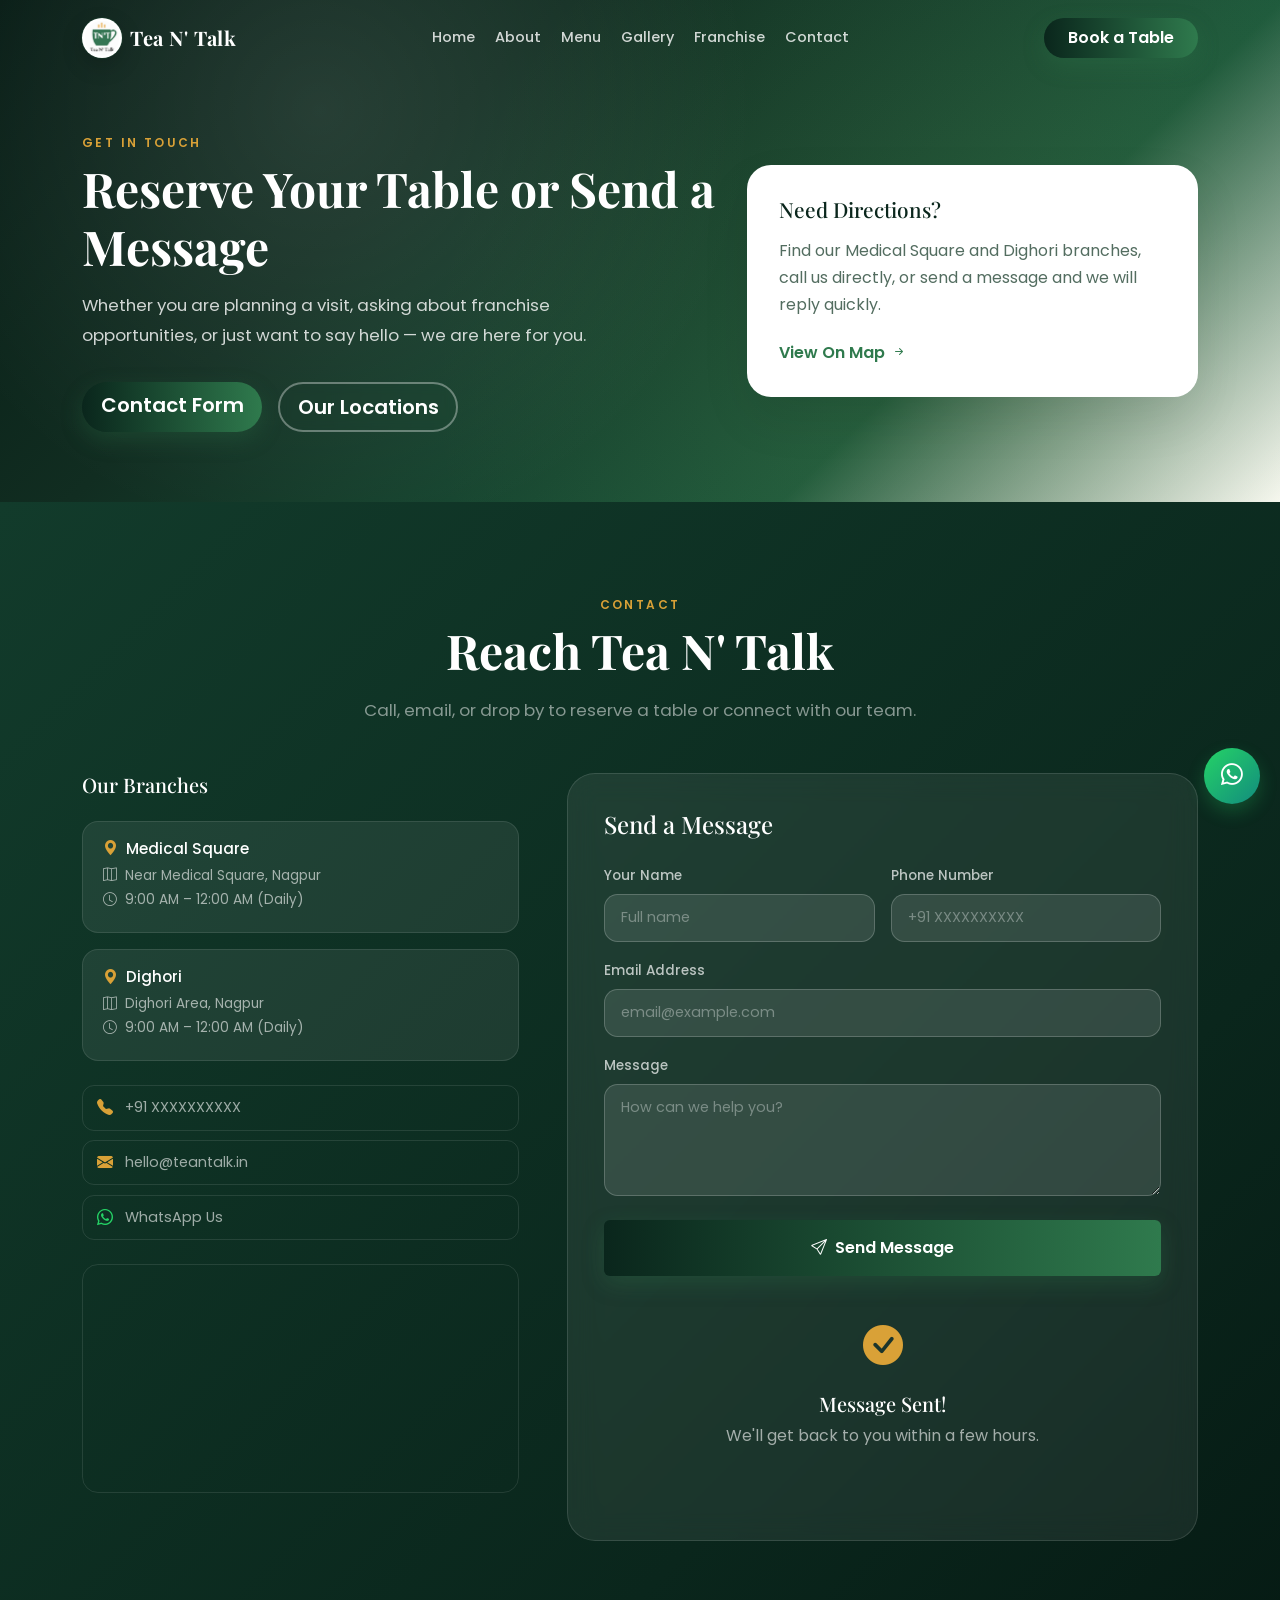
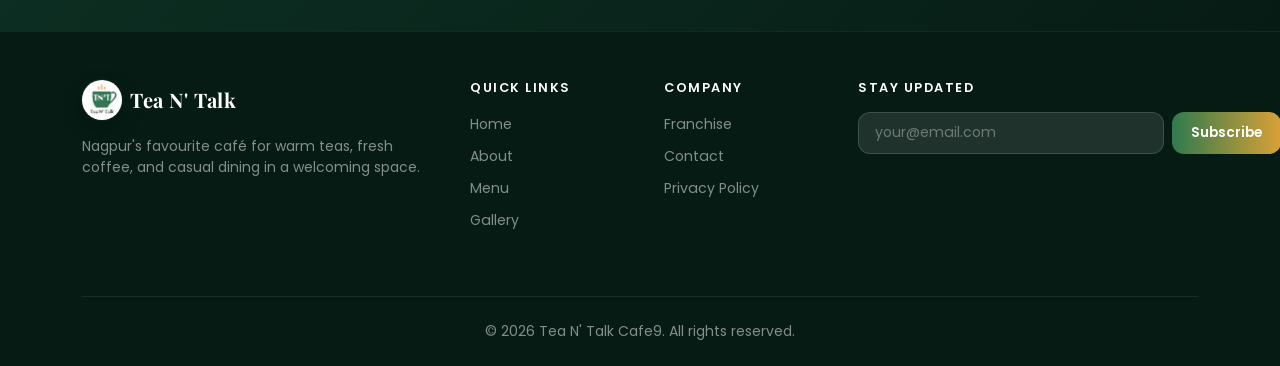
==== contact.html @ 829f100f "first commit" ====
<!DOCTYPE html>
<html lang="en">
<head>
  <meta charset="UTF-8" />
  <meta name="viewport" content="width=device-width, initial-scale=1.0" />
  <title>Contact | Tea N' Talk Caf e9</title>
  <meta name="description" content="Get in touch with Tea N' Talk Caf e9 for bookings, feedback, franchise enquiries or directions in Nagpur." />
  <link rel="preconnect" href="https://fonts.googleapis.com" />
  <link rel="preconnect" href="https://fonts.gstatic.com" crossorigin />
  <link href="https://fonts.googleapis.com/css2?family=Playfair+Display:ital,wght@0,400;0,600;0,700;0,800;0,900;1,400&family=Poppins:wght@300;400;500;600;700&display=swap" rel="stylesheet" />
  <link href="https://cdn.jsdelivr.net/npm/bootstrap@5.3.3/dist/css/bootstrap.min.css" rel="stylesheet" />
  <link rel="stylesheet" href="https://cdn.jsdelivr.net/npm/bootstrap-icons@1.11.3/font/bootstrap-icons.min.css" />
  <link href="https://unpkg.com/aos@2.3.4/dist/aos.css" rel="stylesheet" />
  <link rel="stylesheet" href="css/style.css" />
</head>
<body>
<nav class="navbar navbar-expand-lg fixed-top" id="mainNavbar">
  <div class="container">
    <a class="navbar-brand d-flex align-items-center gap-2" href="index.html">
      <div class="brand-logo-circle"><img src="assets/images/teaNtalk.PNG" alt="Tea N' Talk logo" /></div>
      <span class="brand-name">Tea N' Talk</span>
    </a>
    <button class="navbar-toggler" type="button" data-bs-toggle="collapse" data-bs-target="#navMenu" aria-controls="navMenu" aria-expanded="false" aria-label="Toggle navigation">
      <i class="bi bi-list fs-2 text-white"></i>
    </button>
    <div class="collapse navbar-collapse" id="navMenu">
      <ul class="navbar-nav mx-auto gap-1">
        <li class="nav-item"><a class="nav-link" href="index.html">Home</a></li>
        <li class="nav-item"><a class="nav-link" href="about.html">About</a></li>
        <li class="nav-item"><a class="nav-link" href="menu.html">Menu</a></li>
        <li class="nav-item"><a class="nav-link" href="gallery.html">Gallery</a></li>
        <li class="nav-item"><a class="nav-link" href="franchise.html">Franchise</a></li>
        <li class="nav-item"><a class="nav-link active" href="contact.html">Contact</a></li>
      </ul>
      <a href="contact.html" class="btn btn-primary-brand ms-lg-3 px-4 py-2 rounded-pill">Book a Table</a>
    </div>
  </div>
</nav>

<section class="page-hero-section text-white">
  <div class="container">
    <div class="row align-items-center gy-4">
      <div class="col-lg-7" data-aos="fade-up">
        <span class="section-tag light">Get In Touch</span>
        <h1 class="section-title">Reserve Your Table or Send a Message</h1>
        <p class="section-sub">Whether you are planning a visit, asking about franchise opportunities, or just want to say hello — we are here for you.</p>
        <div class="hero-link-group">
          <a href="#contact" class="btn btn-primary-brand btn-lg rounded-pill">Contact Form</a>
          <a href="#branches" class="btn btn-outline-hero btn-lg rounded-pill">Our Locations</a>
        </div>
      </div>
      <div class="col-lg-5" data-aos="fade-left">
        <div class="preview-card">
          <h3>Need Directions?</h3>
          <p>Find our Medical Square and Dighori branches, call us directly, or send a message and we will reply quickly.</p>
          <a href="map.html" class="link-btn">View On Map <i class="bi bi-arrow-right-short"></i></a>
        </div>
      </div>
    </div>
  </div>
</section>

<section id="contact" class="section-pad bg-dark-brand">
  <div class="container">
    <div class="section-header text-center mb-5" data-aos="fade-up">
      <span class="section-tag light">Contact</span>
      <h2 class="section-title text-white">Reach Tea N' Talk</h2>
      <p class="section-sub text-white-50 mx-auto">Call, email, or drop by to reserve a table or connect with our team.</p>
    </div>
    <div class="row g-5">
      <div class="col-lg-5" data-aos="fade-right">
        <div class="contact-info-block mb-4">
          <h5 class="text-white mb-4">Our Branches</h5>
          <div class="branch-card mb-3">
            <h6><i class="bi bi-geo-alt-fill text-brand-gold me-2"></i>Medical Square</h6>
            <p><i class="bi bi-map me-2"></i>Near Medical Square, Nagpur</p>
            <p><i class="bi bi-clock me-2"></i>9:00 AM &ndash; 12:00 AM (Daily)</p>
          </div>
          <div class="branch-card">
            <h6><i class="bi bi-geo-alt-fill text-brand-gold me-2"></i>Dighori</h6>
            <p><i class="bi bi-map me-2"></i>Dighori Area, Nagpur</p>
            <p><i class="bi bi-clock me-2"></i>9:00 AM &ndash; 12:00 AM (Daily)</p>
          </div>
        </div>
        <div class="contact-links mb-4">
          <a href="tel:+91XXXXXXXXXX" class="contact-link-item"><i class="bi bi-telephone-fill"></i><span>+91 XXXXXXXXXX</span></a>
          <a href="mailto:hello@teantalk.in" class="contact-link-item"><i class="bi bi-envelope-fill"></i><span>hello@teantalk.in</span></a>
          <a href="https://wa.me/91XXXXXXXXXX" target="_blank" rel="noopener" class="contact-link-item whatsapp"><i class="bi bi-whatsapp"></i><span>WhatsApp Us</span></a>
        </div>
        <div class="map-embed rounded-4 overflow-hidden">
          <iframe src="https://www.google.com/maps/embed?pb=!1m18!1m12!1m3!1d119027.15193456!2d79.0!3d21.15!2m3!1f0!2f0!3f0!3m2!1i1024!2i768!4f13.1!3m3!1m2!1s0x3bd4c0a2a86b7f59%3A0x6c11ce52eb1affc9!2sNagpur%2C%20Maharashtra!5e0!3m2!1sen!2sin!4v1700000000000!5m2!1sen!2sin" width="100%" height="220" style="border:0;" allowfullscreen loading="lazy" referrerpolicy="no-referrer-when-downgrade" title="Tea N' Talk - Nagpur"></iframe>
        </div>
      </div>
      <div class="col-lg-7" data-aos="fade-left">
        <div class="form-card">
          <h4>Send a Message</h4>
          <form id="contactForm">
            <div class="row g-3 mb-3">
              <div class="col-sm-6">
                <label class="form-label">Your Name</label>
                <input type="text" class="form-control" placeholder="Full name" required />
              </div>
              <div class="col-sm-6">
                <label class="form-label">Phone Number</label>
                <input type="tel" class="form-control" placeholder="+91 XXXXXXXXXX" required />
              </div>
            </div>
            <div class="mb-3">
              <label class="form-label">Email Address</label>
              <input type="email" class="form-control" placeholder="email@example.com" required />
            </div>
            <div class="mb-4">
              <label class="form-label">Message</label>
              <textarea class="form-control" rows="4" placeholder="How can we help you?" required></textarea>
            </div>
            <button type="submit" class="btn btn-primary-brand w-100 py-3"><i class="bi bi-send me-2"></i>Send Message</button>
          </form>
          <div class="form-success d-none" id="contactSuccess">
            <i class="bi bi-check-circle-fill text-brand-gold fs-1 mb-3"></i>
            <h5>Message Sent!</h5>
            <p>We'll get back to you within a few hours.</p>
          </div>
        </div>
      </div>
    </div>
  </div>
</section>

<footer class="site-footer">
  <div class="container">
    <div class="row g-5 py-5">
      <div class="col-lg-4">
        <div class="d-flex align-items-center gap-2 mb-3">
          <div class="brand-logo-circle"><img src="assets/images/teaNtalk.PNG" alt="Tea N' Talk logo" /></div>
          <span class="brand-name">Tea N' Talk</span>
        </div>
        <p class="text-white-50 small mb-4">Nagpur's favourite café for warm teas, fresh coffee, and casual dining in a welcoming space.</p>
      </div>
      <div class="col-6 col-lg-2">
        <h6 class="footer-heading">Quick Links</h6>
        <ul class="footer-links">
          <li><a href="index.html">Home</a></li>
          <li><a href="about.html">About</a></li>
          <li><a href="menu.html">Menu</a></li>
          <li><a href="gallery.html">Gallery</a></li>
        </ul>
      </div>
      <div class="col-6 col-lg-2">
        <h6 class="footer-heading">Company</h6>
        <ul class="footer-links">
          <li><a href="franchise.html">Franchise</a></li>
          <li><a href="contact.html">Contact</a></li>
          <li><a href="#">Privacy Policy</a></li>
        </ul>
      </div>
      <div class="col-lg-4">
        <h6 class="footer-heading">Stay Updated</h6>
        <form class="newsletter-form" onsubmit="this.reset(); return false;">
          <input type="email" placeholder="your@email.com" required />
          <button type="submit">Subscribe</button>
        </form>
      </div>
    </div>
    <div class="footer-bottom">
      <p class="mb-0 text-white-50 small">&copy; 2026 Tea N' Talk Caf e9. All rights reserved.</p>
    </div>
  </div>
</footer>

<button id="backToTop" onclick="window.scrollTo({top:0,behavior:'smooth'})" title="Back to top"><i class="bi bi-arrow-up"></i></button>
<script src="https://cdn.jsdelivr.net/npm/bootstrap@5.3.3/dist/js/bootstrap.bundle.min.js"></script>
<script src="https://unpkg.com/aos@2.3.4/dist/aos.js"></script>
<script src="https://cdn.jsdelivr.net/npm/swiper@11/swiper-bundle.min.js"></script>
<!-- Back to Top -->
<button id="backToTop" onclick="window.scrollTo({top:0,behavior:'smooth'})" title="Back to top">
  <i class="bi bi-arrow-up"></i>
</button>

<script src="js/script.js"></script>

<!-- WhatsApp floating button -->
<a id="whatsappBtn" class="whatsapp-fab" href="https://wa.me/917385494276?text=Hi%20Tea%20N'%20Talk%2C%20I%27d%20like%20to%20inquire%20about%20contacting%20you" target="_blank" rel="noopener" aria-label="Chat on WhatsApp">
  <i class="bi bi-whatsapp"></i>
</a>

</body>
</html>
---- css/style.css ----
﻿/* =========================================================
   Tea N' Talk Caf&eacute; &mdash; Custom Stylesheet
   Stack: Bootstrap 5 + Custom CSS
   ========================================================= */

/* ---- Google Fonts already loaded in <head> ---- */

/* ---- CSS Variables ---- */
:root {
  --brand-green: #2F7A4D;
  --brand-green-dark: #0A261C;
  --brand-green-deep: #123B2B;
  --brand-green-light: #6EA682;
  --brand-gold: #D9A137;
  --brand-white: #FFFFFF;
  --cream: #F7FBF6;
  --text-dark: #0A261C;
  --text-mid: #536D60;

  --amber: var(--brand-green);
  --honey: var(--brand-gold);
  --espresso: var(--brand-green-dark);
  --dark-roast: var(--brand-green-deep);
  --copper: var(--brand-green-light);
}

/* ---- Base ---- */
* { box-sizing: border-box; margin: 0; padding: 0; }
html {
  scroll-behavior: smooth;
  overflow-x: hidden;
}

body {
  font-family: 'Poppins', sans-serif;
  background: linear-gradient(180deg, var(--brand-white) 0%, var(--cream) 100%);
  color: var(--text-dark);
  overflow-x: hidden;
}

html,
body {
  max-width: 100%;
}

h1, h2, h3, h4, h5 {
  font-family: 'Playfair Display', serif;
}

.bg-cream      { background: linear-gradient(180deg, var(--brand-white) 0%, var(--cream) 100%) !important; }
.bg-dark-brand { background: linear-gradient(135deg, var(--dark-roast) 0%, var(--espresso) 72%, #061B14 100%) !important; }
.text-brand-gold { color: var(--brand-gold) !important; }

.section-pad { padding: 90px 0; }
@media (max-width:768px) { .section-pad { padding: 60px 0; } }

/* Keep AOS animations responsive: avoid mobile sideways overflow. */
@media (max-width:768px) {
  [data-aos="fade-left"],
  [data-aos="fade-right"] {
    transform: translate3d(0, 28px, 0) !important;
  }

  [data-aos="fade-left"].aos-animate,
  [data-aos="fade-right"].aos-animate,
  [data-aos^="fade"].aos-animate {
    transform: translate3d(0, 0, 0) !important;
  }

  [data-aos="zoom-in"] {
    transform: scale(.96) !important;
  }

  [data-aos="zoom-in"].aos-animate {
    transform: scale(1) !important;
  }

  [data-aos][data-aos][data-aos-delay] {
    transition-delay: 0s !important;
  }
}

/* ---- Section Headers ---- */
.section-tag {
  display: inline-block;
  font-size: .75rem;
  font-weight: 600;
  letter-spacing: .2em;
  text-transform: uppercase;
  color: var(--amber);
  margin-bottom: .5rem;
}
.section-tag.light { color: var(--honey); }
.section-title {
  font-size: clamp(2rem, 5vw, 3rem);
  font-weight: 700;
  margin-bottom: 1rem;
  color: var(--espresso);
}
.section-sub {
  max-width: 560px;
  font-size: 1.05rem;
  color: var(--text-mid);
  line-height: 1.75;
}

.branch-copy {
  min-height: 100%;
}
.branch-list {
  list-style: none;
  padding-left: 0;
  margin-top: 1.5rem;
}
.branch-list li {
  position: relative;
  padding-left: 2rem;
  margin-bottom: 1rem;
  color: var(--text-dark);
  line-height: 1.8;
}
.branch-list li::before {
  content: '•';
  position: absolute;
  left: 0;
  top: 0;
  color: var(--brand-gold);
  font-size: 1.25rem;
  line-height: 1;
}
.branch-image-wrap {
  overflow: hidden;
  border-radius: 1.5rem;
  box-shadow: 0 28px 60px rgba(0,0,0,.12);
}
.branch-image-wrap img {
  display: block;
  max-width: 100%;
  height: auto;
}

/* Professional Instagram button for branch cards */
.card .card-body { display: flex; flex-direction: column; gap: .75rem; }
.btn-insta,
.card .btn-outline-dark {
  display: inline-flex;
  align-items: center;
  gap: .6rem;
  padding: .5rem .9rem;
  background: linear-gradient(90deg,#405DE6 0%,#5851DB 25%,#C13584 50%,#E1306C 75%,#FD1D1D 100%);
  color: #fff !important;
  border: 1px solid rgba(255,255,255,.06);
  border-radius: .6rem;
  box-shadow: 0 8px 30px rgba(16,24,40,.08);
  font-weight: 600;
  text-decoration: none;
  transition: transform .18s ease, box-shadow .18s ease, opacity .18s ease;
  align-self: flex-start;
}
.btn-insta i.bi, .card .btn-outline-dark i.bi { font-size: 1rem; color: #fff; }
.btn-insta:hover,
.card .btn-outline-dark:hover {
  transform: translateY(-4px) scale(1.02);
  box-shadow: 0 20px 48px rgba(16,24,40,.14);
  opacity: 1;
}
.btn-insta.btn-sm,
.card .btn-outline-dark.btn-sm { padding: .42rem .75rem; font-size: .95rem; }

/* Make buttons full-width on very small screens for better touch targets */
@media (max-width:480px) {
  .btn-insta, .card .btn-outline-dark { width: 100%; justify-content: center; }
}

/* ---- Text gradient ---- */
.text-gradient {
  background: linear-gradient(90deg, #FFFFFF, #DDEFE3 52%, var(--honey));
  -webkit-background-clip: text;
  -webkit-text-fill-color: transparent;
  background-clip: text;
}

/* =========================================================
   NAVBAR
   ========================================================= */
#mainNavbar {
  padding: .8rem 0;
  transition: background .3s, box-shadow .3s;
}
#mainNavbar.scrolled {
  background: rgba(10,38,28,.92) !important;
  backdrop-filter: blur(16px);
  box-shadow: 0 2px 24px rgba(0,0,0,.4);
}
.brand-logo-circle {
  width: 40px; height: 40px;
  border-radius: 50%;
  background: var(--brand-white);
  border: 1px solid rgba(255,255,255,.7);
  padding: 2px;
  overflow: hidden;
  display: flex; align-items: center; justify-content: center;
  box-shadow: 0 8px 22px rgba(0,0,0,.18), 0 0 0 1px rgba(47,122,77,.18);
  transition: transform .2s;
}
.brand-logo-circle:hover { transform: scale(1.1); }
.brand-logo-circle img {
  width: 100%; height: 100%;
  border-radius: 50%;
  object-fit: cover;
  display: block;
}
.brand-name {
  font-family: 'Playfair Display', serif;
  font-size: 1.25rem;
  font-weight: 700;
  color: #fff;
  letter-spacing: .03em;
  white-space: nowrap;
}
.navbar-nav .nav-link {
  color: rgba(255,255,255,.8);
  font-size: .9rem;
  font-weight: 500;
  padding: .4rem .75rem;
  border-radius: .5rem;
  transition: color .2s, background .2s;
}
.navbar-nav .nav-link:hover,
.navbar-nav .nav-link.active { color: var(--honey); }
.navbar-toggler {
  border: none;
  box-shadow: none !important;
  padding: .25rem .35rem;
  line-height: 1;
}
@media (max-width:991px) {
  #mainNavbar {
    background: rgba(10,38,28,.96) !important;
    backdrop-filter: blur(16px);
    padding: .55rem 0;
    box-shadow: 0 2px 22px rgba(0,0,0,.25);
  }
  #mainNavbar .container {
    max-width: 100%;
    padding-left: 1rem;
    padding-right: 1rem;
  }
  #navMenu {
    background: rgba(6,27,20,.98);
    border: 1px solid rgba(255,255,255,.12);
    box-shadow: 0 18px 42px rgba(0,0,0,.28);
    padding: .75rem;
    border-radius: 1rem;
    margin-top: .65rem;
    max-height: calc(100svh - 78px);
    overflow-y: auto;
  }
  #navMenu .navbar-nav {
    gap: .15rem !important;
  }
  #navMenu .nav-link {
    display: block;
    padding: .68rem .85rem;
    border-radius: .75rem;
  }
  #navMenu .nav-link:hover,
  #navMenu .nav-link.active {
    background: rgba(255,255,255,.08);
  }
  #navMenu .btn-primary-brand {
    width: 100%;
    margin: .55rem 0 0 !important;
    padding: .8rem 1rem !important;
  }
}

/* ---- Primary Button ---- */
.btn-primary-brand {
  background: linear-gradient(90deg, var(--brand-green-dark), var(--brand-green));
  color: #fff;
  font-weight: 600;
  border: none;
  box-shadow: 0 8px 22px rgba(47,122,77,.28);
  transition: transform .2s, box-shadow .2s;
}
.btn-primary-brand:hover {
  color: #fff;
  transform: translateY(-2px);
  box-shadow: 0 12px 30px rgba(47,122,77,.42);
}
.btn-outline-hero {
  border: 2px solid rgba(255,255,255,.35);
  color: #fff;
  backdrop-filter: blur(6px);
  font-weight: 600;
  background: transparent;
  transition: background .2s, transform .2s;
}
.btn-outline-hero:hover { background: rgba(255,255,255,.12); color: #fff; transform: translateY(-2px); }

/* =========================================================
   HERO
   ========================================================= */
.hero-section {
  min-height: 100vh;
  background: linear-gradient(135deg, #061B14 0%, #0A261C 34%, #1B5A3C 72%, #F7FBF6 160%);
  position: relative;
  overflow: hidden;
}
.hero-section::before {
  content: '';
  position: absolute; inset: 0;
  background: radial-gradient(circle at 25% 20%, rgba(255,255,255,.08) 0%, transparent 46%),
              radial-gradient(circle at 78% 74%, rgba(217,161,55,.10) 0%, transparent 55%);
  pointer-events: none;
}

/* particles */
.hero-particles { position: absolute; inset: 0; pointer-events: none; overflow: hidden; }
.particle {
  position: absolute;
  border-radius: 50%;
  background: rgba(217,161,55,.35);
  animation: float-up linear infinite;
}
@keyframes float-up {
  0%   { transform: translateY(0) scale(1); opacity: .3; }
  50%  { opacity: .7; }
  100% { transform: translateY(-120px) scale(.5); opacity: 0; }
}

/* steam */
.hero-steam {
  position: absolute; bottom: 5rem; left: 50%; transform: translateX(-50%);
  width: 280px; opacity: .18; pointer-events: none;
}
.steam-path {
  stroke-dasharray: 250;
  stroke-dashoffset: 250;
  animation: steam 3.2s ease-in-out infinite;
}
.steam-path.s2 { animation-delay: .9s; }
.steam-path.s3 { animation-delay: 1.8s; }
@keyframes steam {
  0%   { stroke-dashoffset: 250; opacity: 0; }
  30%  { opacity: .8; }
  100% { stroke-dashoffset: 0; opacity: 0; }
}

.hero-badge {
  display: inline-block;
  padding: .35rem 1.1rem;
  border: 1px solid rgba(255,255,255,.28);
  background: rgba(255,255,255,.08);
  border-radius: 50px;
  color: #F8FBF7;
  font-size: .8rem;
  font-weight: 600;
  letter-spacing: .12em;
  text-transform: uppercase;
}
.hero-logo-wrap {
  width: 142px; height: 142px;
  border-radius: 50%;
  background: var(--brand-white);
  padding: 7px;
  box-shadow: 0 22px 60px rgba(0,0,0,.28), 0 0 0 1px rgba(255,255,255,.55);
}
.hero-logo-wrap img {
  width: 100%; height: 100%;
  border-radius: 50%;
  object-fit: cover;
  display: block;
}
.hero-headline {
  font-size: clamp(2.8rem, 8vw, 6rem);
  font-weight: 900;
  color: #fff;
  line-height: 1.1;
  margin-bottom: 1.25rem;
}
.hero-sub {
  font-size: 1.1rem;
  color: rgba(255,255,255,.7);
  max-width: 560px;
  line-height: 1.8;
  margin-bottom: 2rem;
}

.page-hero-section {
  padding: 130px 0 70px;
  background: linear-gradient(135deg, #061B14 0%, #112D21 32%, #1C5A3D 72%, #F7FBF6 100%);
  position: relative;
  overflow: hidden;
}
.page-hero-section::before {
  content: '';
  position: absolute; inset: 0;
  background: radial-gradient(circle at 25% 22%, rgba(255,255,255,.1) 0%, transparent 42%),
              radial-gradient(circle at 80% 75%, rgba(217,161,55,.08) 0%, transparent 55%);
  pointer-events: none;
}
.page-hero-section .section-title {
  color: #fff;
}
.page-hero-section .section-sub {
  color: rgba(255,255,255,.8);
}
.page-hero-section .hero-link-group {
  display: flex;
  flex-wrap: wrap;
  gap: 1rem;
  margin-top: 2rem;
}
.page-hero-section .hero-link-group .btn {
  min-width: 180px;
}
.page-preview-grid {
  display: grid;
  grid-template-columns: repeat(4, minmax(0, 1fr));
  gap: 1.5rem;
}
@media (max-width:991px) { .page-preview-grid { grid-template-columns: repeat(2, minmax(0, 1fr)); } }
@media (max-width:576px) { .page-preview-grid { grid-template-columns: 1fr; } }
.preview-card {
  border-radius: 1.5rem;
  padding: 2rem;
  background: #fff;
  box-shadow: 0 22px 50px rgba(0,0,0,.08);
  transition: transform .3s, box-shadow .3s;
}
.preview-card:hover { transform: translateY(-6px); box-shadow: 0 30px 70px rgba(0,0,0,.12); }
.preview-card h3 { font-size: 1.3rem; color: var(--espresso); margin-bottom: .9rem; }
.preview-card p { color: var(--text-mid); line-height: 1.7; margin-bottom: 1.4rem; }
.preview-card .link-btn {
  display: inline-flex;
  align-items: center;
  gap: .4rem;
  color: var(--brand-green);
  font-weight: 600;
  text-decoration: none;
  transition: color .2s;
}
.preview-card .link-btn:hover { color: var(--brand-gold); }

.hero-stats { margin-top: 3rem; }
.hero-stat { text-align: center; }
.stat-val {
  display: block;
  font-family: 'Playfair Display', serif;
  font-size: 2rem;
  font-weight: 700;
  color: var(--honey);
}
.stat-lbl {
  display: block;
  font-size: .8rem;
  color: rgba(255,255,255,.5);
  margin-top: .2rem;
}

.scroll-indicator {
  position: absolute; bottom: 2rem; left: 50%; transform: translateX(-50%);
  color: rgba(255,255,255,.4);
  font-size: 2rem;
  text-decoration: none;
  animation: bounce-down 1.5s ease-in-out infinite;
}
@keyframes bounce-down {
  0%,100% { transform: translateX(-50%) translateY(0); }
  50%      { transform: translateX(-50%) translateY(10px); }
}

@media (min-width:992px) {
  .hero-section {
    min-height: 100svh;
    padding: 118px 0 72px;
  }

  .hero-section > .container {
    margin-top: 1.25rem;
  }
}

/* =========================================================
   ABOUT &mdash; STATS
   ========================================================= */
.stat-card {
  background: rgba(255,255,255,.9);
  backdrop-filter: blur(12px);
  border: 1px solid rgba(47,122,77,.12);
  border-radius: 1.25rem;
  padding: 2rem 1rem;
  box-shadow: 0 10px 30px rgba(10,38,28,.07);
  transition: transform .3s, box-shadow .3s;
}
.stat-card:hover { transform: translateY(-6px); box-shadow: 0 12px 32px rgba(0,0,0,.1); }
.stat-icon {
  width: 52px; height: 52px;
  border-radius: 50%;
  background: linear-gradient(135deg, var(--amber), var(--honey));
  display: flex; align-items: center; justify-content: center;
  margin: 0 auto 1rem;
  font-size: 1.4rem; color: #fff;
  box-shadow: 0 4px 14px rgba(47,122,77,.35);
}
.counter-val {
  font-family: 'Playfair Display', serif;
  font-size: 2.4rem;
  font-weight: 700;
  color: var(--amber);
  display: inline;
}
.counter-suffix {
  font-family: 'Playfair Display', serif;
  font-size: 2rem;
  font-weight: 700;
  color: var(--amber);
}
.stat-card p { color: var(--text-mid); font-size: .85rem; margin-top: .4rem; }

/* =========================================================
   TIMELINE
   ========================================================= */
.timeline { position: relative; padding: 2rem 0; }
.timeline::before {
  content: '';
  position: absolute; top: 0; bottom: 0;
  left: 50%; transform: translateX(-50%);
  width: 2px;
  background: linear-gradient(to bottom, var(--amber), var(--honey));
}
@media (max-width:767px) { .timeline::before { left: 1rem; } }

.timeline-item {
  display: flex;
  justify-content: flex-start;
  margin-bottom: 2.5rem;
  position: relative;
}
.timeline-item.right { justify-content: flex-end; }
@media (max-width:767px) { .timeline-item, .timeline-item.right { justify-content: flex-start; padding-left: 3rem; } }

.timeline-dot {
  position: absolute;
  top: 1.5rem; left: 50%;
  transform: translate(-50%, 0);
  width: 18px; height: 18px;
  border-radius: 50%;
  background: linear-gradient(135deg, var(--amber), var(--honey));
  border: 3px solid var(--cream);
  box-shadow: 0 0 0 3px var(--amber);
  z-index: 2;
}
@media (max-width:767px) { .timeline-dot { left: 1rem; } }

.timeline-card {
  background: rgba(255,255,255,.92);
  backdrop-filter: blur(10px);
  border: 1px solid rgba(47,122,77,.12);
  border-radius: 1.25rem;
  padding: 1.5rem;
  max-width: 400px;
  box-shadow: 0 4px 20px rgba(0,0,0,.08);
  transition: transform .3s, box-shadow .3s;
}
.timeline-card:hover { transform: translateY(-4px); box-shadow: 0 10px 28px rgba(0,0,0,.12); }
.tl-year {
  display: inline-block;
  background: linear-gradient(90deg, var(--amber), var(--honey));
  color: #fff;
  font-size: .75rem;
  font-weight: 700;
  padding: .25rem .8rem;
  border-radius: 50px;
  margin-bottom: .6rem;
}
.timeline-card h4 { font-size: 1.1rem; color: var(--espresso); margin-bottom: .4rem; }
.timeline-card p  { font-size: .9rem; color: var(--text-mid); line-height: 1.65; margin: 0; }

/* =========================================================
   FEATURES
   ========================================================= */
.feature-card {
  background: rgba(255,255,255,.06);
  border: 1px solid rgba(255,255,255,.1);
  border-radius: 1.25rem;
  padding: 1.75rem 1.5rem;
  transition: transform .3s, background .3s, border-color .3s;
  height: 100%;
  cursor: default;
}
.feature-card:hover {
  transform: translateY(-8px);
  background: rgba(255,255,255,.11);
  border-color: rgba(47,122,77,.4);
}
.feature-icon {
  width: 56px; height: 56px;
  border-radius: 1rem;
  background: linear-gradient(135deg, var(--amber), var(--honey));
  display: flex; align-items: center; justify-content: center;
  font-size: 1.6rem; color: #fff;
  margin-bottom: 1.1rem;
  box-shadow: 0 6px 18px rgba(47,122,77,.35);
  transition: transform .3s;
}
.feature-card:hover .feature-icon { transform: rotate(10deg) scale(1.1); }
.feature-card h5 { color: #fff; font-size: 1rem; margin-bottom: .4rem; }
.feature-card p  { color: rgba(255,255,255,.55); font-size: .88rem; line-height: 1.65; margin: 0; }

/* =========================================================
   MENU
   ========================================================= */
.menu-filters .filter-btn {
  border: 1px solid rgba(47,122,77,.25);
  background: #fff;
  color: var(--text-mid);
  padding: .45rem 1.1rem;
  border-radius: 50px;
  font-size: .85rem;
  font-weight: 500;
  cursor: pointer;
  transition: all .2s;
}
.menu-filters .filter-btn:hover,
.menu-filters .filter-btn.active {
  background: linear-gradient(90deg, var(--amber), var(--honey));
  color: #fff;
  border-color: transparent;
  box-shadow: 0 4px 14px rgba(47,122,77,.35);
}

.menu-item { transition: opacity .3s, transform .3s; }
.menu-item.hidden { display: none; }

.menu-card {
  background: #fff;
  border: 1px solid rgba(47,122,77,.10);
  border-radius: 1.25rem;
  overflow: hidden;
  box-shadow: 0 2px 14px rgba(0,0,0,.07);
  height: 100%;
  position: relative;
  transition: transform .3s, box-shadow .3s;
}
.menu-card:hover { transform: translateY(-6px); box-shadow: 0 12px 30px rgba(0,0,0,.12); }

.menu-emoji {
  height: 120px;
  display: flex; align-items: center; justify-content: center;
  font-size: 3.5rem;
  border-bottom: 1px solid rgba(47,122,77,.08);
}
.menu-body { padding: 1rem 1.1rem 1.1rem; }
.menu-body h6 {
  font-family: 'Playfair Display', serif;
  font-size: 1rem;
  font-weight: 700;
  color: var(--espresso);
  margin-bottom: .15rem;
}
.menu-body p { font-size: .8rem; color: var(--text-mid); line-height: 1.5; margin-bottom: .6rem; }
.price { font-weight: 700; color: var(--amber); font-size: 1rem; white-space: nowrap; }
.cat-tag {
  font-size: .72rem;
  font-weight: 600;
  color: rgba(47,122,77,.7);
  text-transform: uppercase;
  letter-spacing: .08em;
}

.bestseller-badge {
  position: absolute; top: .75rem; right: .75rem;
  background: linear-gradient(90deg, var(--amber), var(--honey));
  color: #fff;
  font-size: .68rem;
  font-weight: 700;
  padding: .25rem .65rem;
  border-radius: 50px;
  display: flex; align-items: center; gap: .25rem;
  box-shadow: 0 2px 8px rgba(47,122,77,.4);
}

/* =========================================================
   GALLERY
   ========================================================= */
.gallery-grid {
  display: grid;
  grid-template-columns: repeat(4, 1fr);
  grid-template-rows: repeat(3, 180px);
  gap: .75rem;
}
@media (max-width:991px) { .gallery-grid { grid-template-columns: repeat(3, 1fr); grid-template-rows: repeat(4, 160px); } }
@media (max-width:576px) { .gallery-grid { grid-template-columns: repeat(2, 1fr); grid-template-rows: repeat(5, 140px); } }

.gallery-item {
  position: relative;
  overflow: hidden;
  border-radius: 1rem;
  cursor: pointer;
}
.gallery-item.g-wide  { grid-column: span 2; }
.gallery-item.g-tall  { grid-row: span 2; }
.gallery-item img {
  width: 100%; height: 100%;
  object-fit: cover;
  transition: transform .5s;
  display: block;
}
.gallery-item:hover img { transform: scale(1.1); }
.gallery-overlay {
  position: absolute; inset: 0;
  background: linear-gradient(to top, rgba(10,38,28,.7), transparent);
  display: flex; align-items: center; justify-content: center;
  color: #fff; opacity: 0;
  transition: opacity .3s;
}
.gallery-item:hover .gallery-overlay { opacity: 1; }

/* Lightbox */
.lightbox-overlay {
  display: none;
  position: fixed; inset: 0; z-index: 9999;
  background: rgba(0,0,0,.92);
  align-items: center; justify-content: center;
}
.lightbox-overlay.active { display: flex; }
.lightbox-overlay img {
  max-width: 90%; max-height: 88vh;
  border-radius: 1rem;
  object-fit: contain;
  box-shadow: 0 20px 60px rgba(0,0,0,.6);
  animation: lb-zoom .25s ease;
}
@keyframes lb-zoom { from { transform: scale(.8); opacity:0; } to { transform: scale(1); opacity:1; } }
.lightbox-close {
  position: absolute; top: 1.2rem; right: 1.5rem;
  background: rgba(255,255,255,.2); border: none;
  color: #fff; width: 44px; height: 44px;
  border-radius: 50%; font-size: 1.2rem;
  cursor: pointer; transition: background .2s;
}
.lightbox-close:hover { background: rgba(255,255,255,.35); }

/* =========================================================
   REVIEWS (Swiper)
   ========================================================= */
.reviewSwiper { padding-bottom: 3rem !important; }
.review-card {
  background: rgba(255,255,255,.92);
  backdrop-filter: blur(12px);
  border: 1px solid rgba(47,122,77,.12);
  border-radius: 1.5rem;
  padding: 2rem;
  height: 100%;
  box-shadow: 0 4px 20px rgba(0,0,0,.07);
}
.review-quote { font-size: 2.5rem; color: rgba(47,122,77,.3); margin-bottom: .5rem; }
.review-card > p { color: var(--text-mid); line-height: 1.75; font-size: .95rem; margin-bottom: 1.5rem; }
.reviewer { display: flex; align-items: center; gap: 1rem; border-top: 1px solid rgba(47,122,77,.12); padding-top: 1rem; }
.reviewer-avatar {
  width: 46px; height: 46px; border-radius: 50%;
  background: linear-gradient(135deg, var(--amber), var(--honey));
  display: flex; align-items: center; justify-content: center;
  color: #fff; font-weight: 700; font-size: 1.1rem;
  flex-shrink: 0;
}
.reviewer strong { display: block; color: var(--espresso); font-size: .95rem; }
.reviewer small  { color: var(--text-mid); font-size: .8rem; }
.stars { color: var(--honey); font-size: .9rem; margin-top: .2rem; }
.swiper-pagination-bullet-active { background: var(--amber) !important; }

/* WhatsApp floating button */
.whatsapp-fab {
  position: fixed;
  right: 20px;
  bottom: 96px;
  width: 56px;
  height: 56px;
  background: linear-gradient(135deg, #25D366, #128C7E);
  color: #fff;
  display: flex;
  align-items: center;
  justify-content: center;
  border-radius: 50%;
  box-shadow: 0 8px 18px rgba(37,211,102,.24);
  z-index: 9999;
  text-decoration: none;
  transition: transform .15s ease;
  animation: whatsappGlow 1.6s infinite;
}
.whatsapp-fab:hover { transform: translateY(-4px) scale(1.02); box-shadow: 0 12px 28px rgba(37,211,102,.32); }
.whatsapp-fab i { font-size: 1.35rem; }
@keyframes whatsappGlow {
  0% { box-shadow: 0 0 0 0 rgba(37,211,102,.32); transform: scale(1); }
  50% { box-shadow: 0 0 24px 8px rgba(37,211,102,.12); transform: scale(1.04); }
  100% { box-shadow: 0 0 0 0 rgba(37,211,102,.0); transform: scale(1); }
}

/* =========================================================
   FRANCHISE
   ========================================================= */
.franchise-benefits { display: flex; flex-direction: column; gap: 1rem; }
.benefit-item {
  display: flex; gap: 1rem;
  background: rgba(255,255,255,.06);
  border: 1px solid rgba(255,255,255,.1);
  border-radius: 1rem; padding: 1.1rem 1.25rem;
  transition: background .2s, border-color .2s;
}
.benefit-item:hover { background: rgba(255,255,255,.11); border-color: rgba(47,122,77,.4); }
.benefit-icon {
  width: 48px; height: 48px; border-radius: .85rem;
  background: linear-gradient(135deg, var(--amber), var(--honey));
  display: flex; align-items: center; justify-content: center;
  font-size: 1.4rem; color: #fff; flex-shrink: 0;
  box-shadow: 0 4px 14px rgba(47,122,77,.3);
}
.benefit-item h6 { color: #fff; font-size: .95rem; margin-bottom: .25rem; }
.benefit-item p  { color: rgba(255,255,255,.55); font-size: .85rem; margin: 0; line-height: 1.6; }

/* =========================================================
   SHARED FORM CARD
   ========================================================= */
.form-card {
  background: rgba(255,255,255,.07);
  backdrop-filter: blur(14px);
  border: 1px solid rgba(255,255,255,.12);
  border-radius: 1.75rem; padding: 2.25rem;
}
.form-card h4 { color: #fff; font-size: 1.5rem; margin-bottom: 1.5rem; }
.form-card .form-label { color: rgba(255,255,255,.7); font-size: .85rem; font-weight: 500; }
.form-card .form-control {
  background: rgba(255,255,255,.1);
  border: 1px solid rgba(255,255,255,.2);
  color: #fff; border-radius: .85rem;
  padding: .75rem 1rem;
  font-size: .9rem;
  transition: border-color .2s, background .2s;
}
.form-card .form-control::placeholder { color: rgba(255,255,255,.35); }
.form-card .form-control:focus {
  background: rgba(255,255,255,.15);
  border-color: rgba(217,161,55,.5);
  box-shadow: none; color: #fff;
}
.form-success {
  text-align: center; padding: 2.5rem 1rem;
  display: flex !important; flex-direction: column; align-items: center;
  color: #fff;
}
.form-success h5 { color: #fff; margin-bottom: .5rem; }
.form-success p  { color: rgba(255,255,255,.6); }

/* =========================================================
   CONTACT
   ========================================================= */
.branch-card {
  background: rgba(255,255,255,.07);
  border: 1px solid rgba(255,255,255,.1);
  border-radius: 1rem; padding: 1.1rem 1.25rem;
}
.branch-card h6 { color: #fff; font-size: .95rem; margin-bottom: .5rem; }
.branch-card p  { color: rgba(255,255,255,.6); font-size: .85rem; margin-bottom: .25rem; }
.contact-links { display: flex; flex-direction: column; gap: .6rem; }
.contact-link-item {
  display: flex; align-items: center; gap: .75rem;
  color: rgba(255,255,255,.6); font-size: .9rem;
  text-decoration: none;
  padding: .6rem .9rem; border-radius: .75rem;
  border: 1px solid rgba(255,255,255,.1);
  transition: color .2s, background .2s;
}
.contact-link-item:hover { color: var(--honey); background: rgba(255,255,255,.08); }
.contact-link-item.whatsapp:hover { color: #25D366; }
.contact-link-item i { font-size: 1rem; color: var(--honey); }
.contact-link-item.whatsapp i { color: #25D366; }
.map-embed { border: 1px solid rgba(255,255,255,.1); }

/* =========================================================
   FOOTER
   ========================================================= */
.site-footer {
  background: #061B14;
  border-top: 1px solid rgba(255,255,255,.06);
}
.footer-heading {
  color: #fff; font-size: .8rem; font-weight: 600;
  letter-spacing: .12em; text-transform: uppercase;
  margin-bottom: 1rem;
}
.footer-links { list-style: none; padding: 0; }
.footer-links li { margin-bottom: .5rem; }
.footer-links a { color: rgba(255,255,255,.5); text-decoration: none; font-size: .88rem; transition: color .2s; }
.footer-links a:hover { color: var(--honey); }
.social-links a {
  width: 40px; height: 40px; border-radius: 50%;
  background: rgba(255,255,255,.1);
  display: flex; align-items: center; justify-content: center;
  color: rgba(255,255,255,.6); font-size: 1rem;
  text-decoration: none;
  transition: background .2s, color .2s, transform .2s;
}
.social-links a:hover { background: var(--amber); color: #fff; transform: translateY(-3px); }
.newsletter-form { display: flex; gap: .5rem; }
.newsletter-form input {
  flex: 1;
  background: rgba(255,255,255,.1);
  border: 1px solid rgba(255,255,255,.15);
  color: #fff; border-radius: .75rem;
  padding: .6rem 1rem; font-size: .88rem;
}
.newsletter-form input::placeholder { color: rgba(255,255,255,.35); }
.newsletter-form input:focus { outline: none; border-color: rgba(217,161,55,.45); }
.newsletter-form button {
  background: linear-gradient(90deg, var(--amber), var(--honey));
  border: none; color: #fff;
  padding: .6rem 1.2rem; border-radius: .75rem;
  font-size: .85rem; font-weight: 600; white-space: nowrap;
  cursor: pointer; transition: opacity .2s;
}
.newsletter-form button:hover { opacity: .88; }
.footer-bottom {
  border-top: 1px solid rgba(255,255,255,.08);
  padding: 1.5rem 0; text-align: center;
}

/* =========================================================
   FAQ &mdash; Accordion overrides
   ========================================================= */
.faq-accordion .accordion-item {
  border: 1px solid rgba(47,122,77,.15) !important;
  border-radius: 1rem !important;
  overflow: hidden; margin-bottom: .75rem;
  background: #fff;
}
.faq-accordion .accordion-button {
  font-weight: 600; color: var(--espresso);
  font-size: .95rem; border-radius: 1rem !important;
  background: #fff; box-shadow: none !important;
  padding: 1.2rem 1.4rem;
}
.faq-accordion .accordion-button:not(.collapsed) { color: var(--amber); background: #fff; }
.faq-accordion .accordion-button::after { filter: none; }
.faq-accordion .accordion-button:not(.collapsed)::after {
  background-image: url("data:image/svg+xml,%3csvg xmlns='http://www.w3.org/2000/svg' viewBox='0 0 16 16' fill='%232F7A4D'%3e%3cpath fill-rule='evenodd' d='M1.646 4.646a.5.5 0 0 1 .708 0L8 10.293l5.646-5.647a.5.5 0 0 1 .708.708l-6 6a.5.5 0 0 1-.708 0l-6-6a.5.5 0 0 1 0-.708z'/%3e%3c/svg%3e");
}
.faq-accordion .accordion-body { color: var(--text-mid); font-size: .92rem; line-height: 1.7; padding: 0 1.4rem 1.2rem; }

/* =========================================================
   BACK TO TOP
   ========================================================= */
#backToTop {
  position: fixed; bottom: 20px; right: 20px; z-index: 800;
  width: 48px; height: 48px; border-radius: 50%;
  background: linear-gradient(135deg, var(--amber), var(--honey));
  color: #fff; border: none; font-size: 1.2rem;
  box-shadow: 0 6px 20px rgba(47,122,77,.45);
  cursor: pointer; opacity: 0; transform: scale(.8);
  transition: opacity .3s, transform .3s;
}
#backToTop.show { opacity: 1; transform: scale(1); }
#backToTop:hover { transform: scale(1.1); }

/* =========================================================
   RESPONSIVE TWEAKS
   ========================================================= */
@media (max-width:576px) {
  .brand-logo-circle { width: 36px; height: 36px; }
  .brand-name { font-size: 1.08rem; }
  .navbar-toggler .bi { font-size: 1.75rem !important; }
  .hero-section {
    min-height: 100svh;
    padding: 96px 0 56px;
    align-items: flex-start !important;
  }
  .hero-headline { font-size: 2.35rem; line-height: 1.06; }
  .hero-badge {
    max-width: 100%;
    font-size: .68rem;
    letter-spacing: .08em;
    padding: .35rem .8rem;
  }
  .hero-sub {
    font-size: .95rem;
    line-height: 1.65;
    margin-bottom: 1.2rem;
  }
  .hero-section .btn {
    width: min(100%, 275px);
    padding: .85rem 1.1rem !important;
  }

  /* Adjust floating buttons on small screens */
  .whatsapp-fab { bottom: 88px; right: 16px; }
  #backToTop { bottom: 14px; right: 16px; }
  .hero-stats {
    display: grid !important;
    grid-template-columns: repeat(2, minmax(0, 1fr));
    max-width: 320px;
    gap: 1rem !important;
    margin: 2rem auto 0 !important;
  }
  .stat-val { font-size: 1.55rem; }
  .hero-logo-wrap { width: 112px; height: 112px; padding: 5px; }
  .section-title { font-size: 2rem; }
  .section-sub { font-size: .95rem; line-height: 1.65; }
  .form-card { padding: 1.4rem; border-radius: 1.25rem; }
  .benefit-item { padding: 1rem; }
  .newsletter-form {
    flex-direction: column;
  }
  .newsletter-form button {
    width: 100%;
  }
  .site-footer .btn,
  #gallery .btn {
    width: min(100%, 290px);
    padding-left: 1rem !important;
    padding-right: 1rem !important;
  }
  .gallery-item.g-wide  { grid-column: span 1; }
  .gallery-item.g-tall  { grid-row: span 1; }
  .timeline-item { flex-direction: column; padding-left: 2.5rem; }
  .timeline::before { left: .5rem; }
  .timeline-dot { left: .5rem; }
}
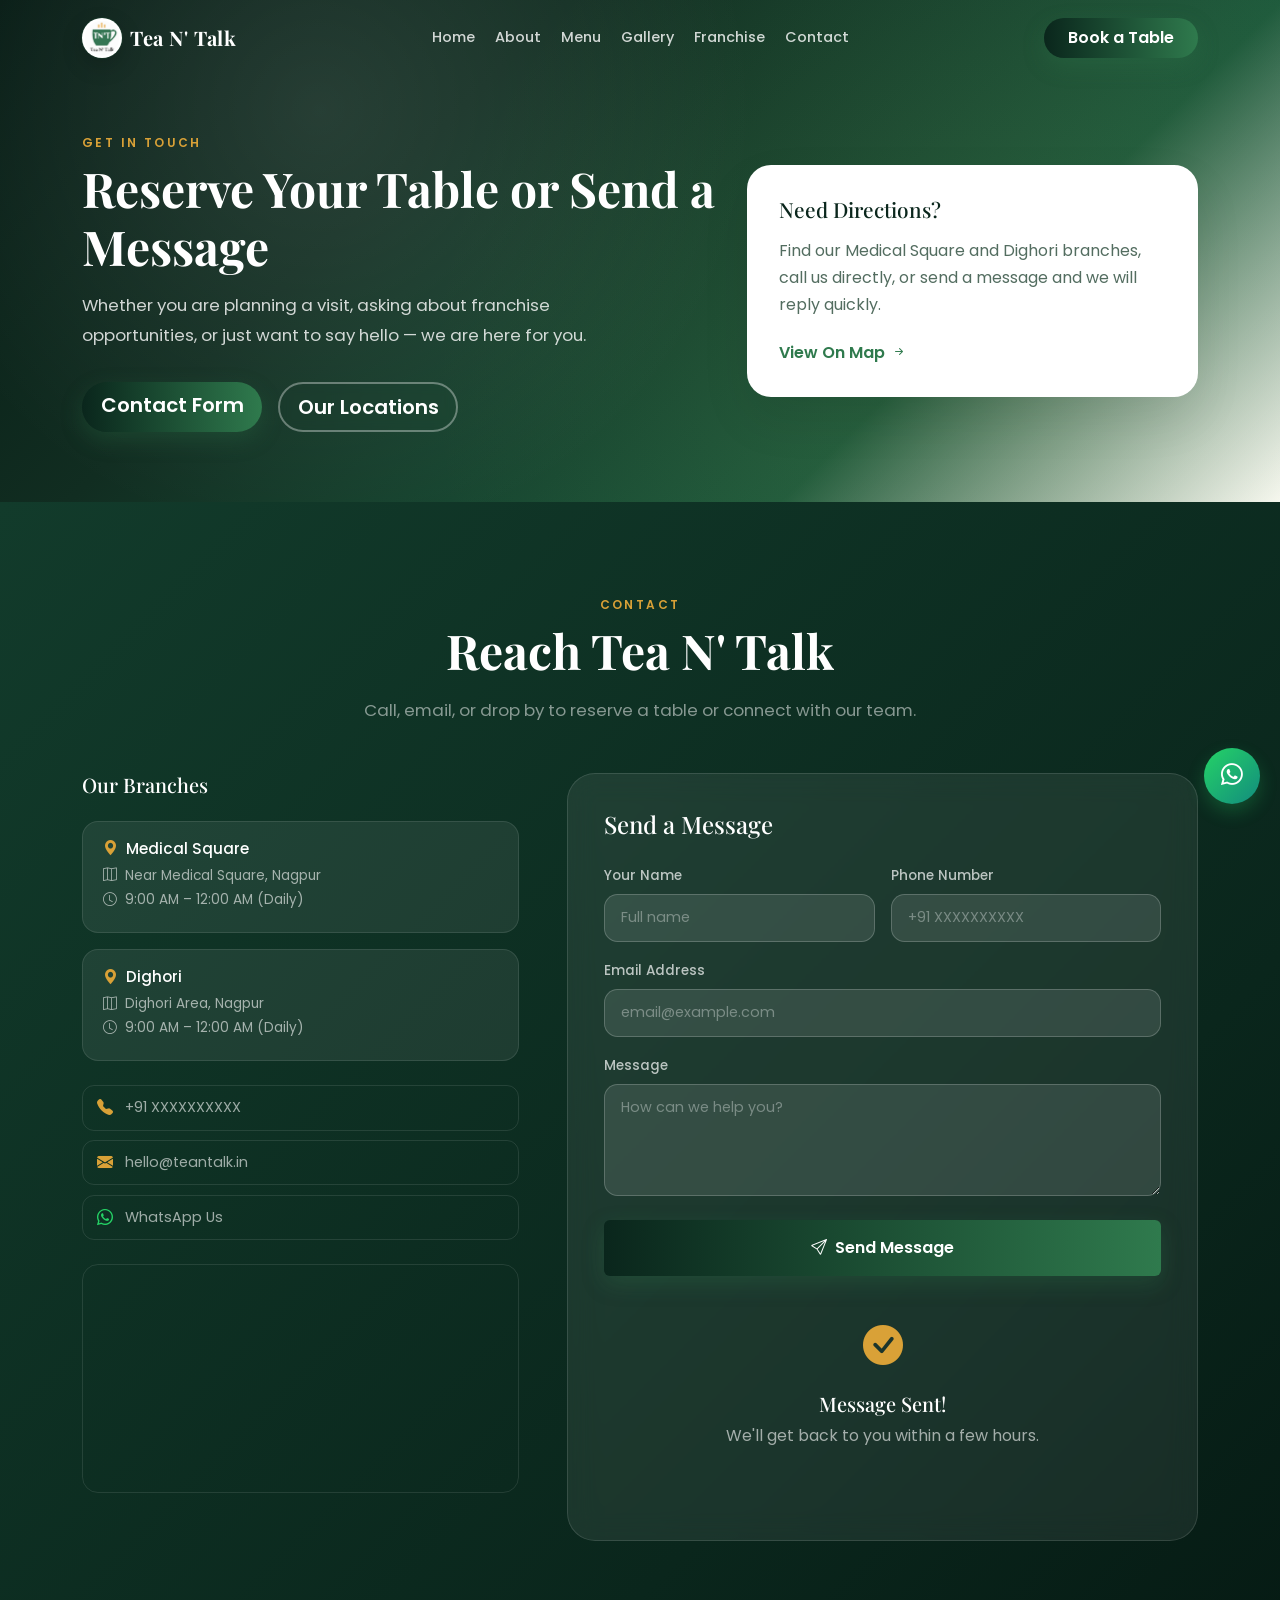
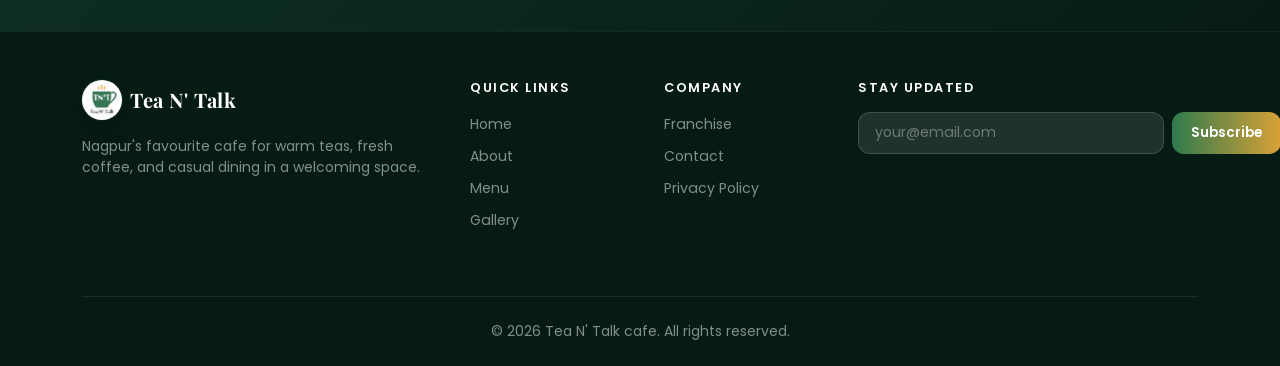
==== commit f1528a28: "new pages added" ====
--- a/contact.html
+++ b/contact.html
@@ -1,187 +1,185 @@
-<!DOCTYPE html>
-<html lang="en">
-<head>
-  <meta charset="UTF-8" />
-  <meta name="viewport" content="width=device-width, initial-scale=1.0" />
-  <title>Contact | Tea N' Talk Caf e9</title>
-  <meta name="description" content="Get in touch with Tea N' Talk Caf e9 for bookings, feedback, franchise enquiries or directions in Nagpur." />
-  <link rel="preconnect" href="https://fonts.googleapis.com" />
-  <link rel="preconnect" href="https://fonts.gstatic.com" crossorigin />
-  <link href="https://fonts.googleapis.com/css2?family=Playfair+Display:ital,wght@0,400;0,600;0,700;0,800;0,900;1,400&family=Poppins:wght@300;400;500;600;700&display=swap" rel="stylesheet" />
-  <link href="https://cdn.jsdelivr.net/npm/bootstrap@5.3.3/dist/css/bootstrap.min.css" rel="stylesheet" />
-  <link rel="stylesheet" href="https://cdn.jsdelivr.net/npm/bootstrap-icons@1.11.3/font/bootstrap-icons.min.css" />
-  <link href="https://unpkg.com/aos@2.3.4/dist/aos.css" rel="stylesheet" />
-  <link rel="stylesheet" href="css/style.css" />
-</head>
-<body>
-<nav class="navbar navbar-expand-lg fixed-top" id="mainNavbar">
-  <div class="container">
-    <a class="navbar-brand d-flex align-items-center gap-2" href="index.html">
-      <div class="brand-logo-circle"><img src="assets/images/teaNtalk.PNG" alt="Tea N' Talk logo" /></div>
-      <span class="brand-name">Tea N' Talk</span>
-    </a>
-    <button class="navbar-toggler" type="button" data-bs-toggle="collapse" data-bs-target="#navMenu" aria-controls="navMenu" aria-expanded="false" aria-label="Toggle navigation">
-      <i class="bi bi-list fs-2 text-white"></i>
-    </button>
-    <div class="collapse navbar-collapse" id="navMenu">
-      <ul class="navbar-nav mx-auto gap-1">
-        <li class="nav-item"><a class="nav-link" href="index.html">Home</a></li>
-        <li class="nav-item"><a class="nav-link" href="about.html">About</a></li>
-        <li class="nav-item"><a class="nav-link" href="menu.html">Menu</a></li>
-        <li class="nav-item"><a class="nav-link" href="gallery.html">Gallery</a></li>
-        <li class="nav-item"><a class="nav-link" href="franchise.html">Franchise</a></li>
-        <li class="nav-item"><a class="nav-link active" href="contact.html">Contact</a></li>
-      </ul>
-      <a href="contact.html" class="btn btn-primary-brand ms-lg-3 px-4 py-2 rounded-pill">Book a Table</a>
-    </div>
-  </div>
-</nav>
-
-<section class="page-hero-section text-white">
-  <div class="container">
-    <div class="row align-items-center gy-4">
-      <div class="col-lg-7" data-aos="fade-up">
-        <span class="section-tag light">Get In Touch</span>
-        <h1 class="section-title">Reserve Your Table or Send a Message</h1>
-        <p class="section-sub">Whether you are planning a visit, asking about franchise opportunities, or just want to say hello — we are here for you.</p>
-        <div class="hero-link-group">
-          <a href="#contact" class="btn btn-primary-brand btn-lg rounded-pill">Contact Form</a>
-          <a href="#branches" class="btn btn-outline-hero btn-lg rounded-pill">Our Locations</a>
-        </div>
-      </div>
-      <div class="col-lg-5" data-aos="fade-left">
-        <div class="preview-card">
-          <h3>Need Directions?</h3>
-          <p>Find our Medical Square and Dighori branches, call us directly, or send a message and we will reply quickly.</p>
-          <a href="map.html" class="link-btn">View On Map <i class="bi bi-arrow-right-short"></i></a>
-        </div>
-      </div>
-    </div>
-  </div>
-</section>
-
-<section id="contact" class="section-pad bg-dark-brand">
-  <div class="container">
-    <div class="section-header text-center mb-5" data-aos="fade-up">
-      <span class="section-tag light">Contact</span>
-      <h2 class="section-title text-white">Reach Tea N' Talk</h2>
-      <p class="section-sub text-white-50 mx-auto">Call, email, or drop by to reserve a table or connect with our team.</p>
-    </div>
-    <div class="row g-5">
-      <div class="col-lg-5" data-aos="fade-right">
-        <div class="contact-info-block mb-4">
-          <h5 class="text-white mb-4">Our Branches</h5>
-          <div class="branch-card mb-3">
-            <h6><i class="bi bi-geo-alt-fill text-brand-gold me-2"></i>Medical Square</h6>
-            <p><i class="bi bi-map me-2"></i>Near Medical Square, Nagpur</p>
-            <p><i class="bi bi-clock me-2"></i>9:00 AM &ndash; 12:00 AM (Daily)</p>
-          </div>
-          <div class="branch-card">
-            <h6><i class="bi bi-geo-alt-fill text-brand-gold me-2"></i>Dighori</h6>
-            <p><i class="bi bi-map me-2"></i>Dighori Area, Nagpur</p>
-            <p><i class="bi bi-clock me-2"></i>9:00 AM &ndash; 12:00 AM (Daily)</p>
-          </div>
-        </div>
-        <div class="contact-links mb-4">
-          <a href="tel:+91XXXXXXXXXX" class="contact-link-item"><i class="bi bi-telephone-fill"></i><span>+91 XXXXXXXXXX</span></a>
-          <a href="mailto:hello@teantalk.in" class="contact-link-item"><i class="bi bi-envelope-fill"></i><span>hello@teantalk.in</span></a>
-          <a href="https://wa.me/91XXXXXXXXXX" target="_blank" rel="noopener" class="contact-link-item whatsapp"><i class="bi bi-whatsapp"></i><span>WhatsApp Us</span></a>
-        </div>
-        <div class="map-embed rounded-4 overflow-hidden">
-          <iframe src="https://www.google.com/maps/embed?pb=!1m18!1m12!1m3!1d119027.15193456!2d79.0!3d21.15!2m3!1f0!2f0!3f0!3m2!1i1024!2i768!4f13.1!3m3!1m2!1s0x3bd4c0a2a86b7f59%3A0x6c11ce52eb1affc9!2sNagpur%2C%20Maharashtra!5e0!3m2!1sen!2sin!4v1700000000000!5m2!1sen!2sin" width="100%" height="220" style="border:0;" allowfullscreen loading="lazy" referrerpolicy="no-referrer-when-downgrade" title="Tea N' Talk - Nagpur"></iframe>
-        </div>
-      </div>
-      <div class="col-lg-7" data-aos="fade-left">
-        <div class="form-card">
-          <h4>Send a Message</h4>
-          <form id="contactForm">
-            <div class="row g-3 mb-3">
-              <div class="col-sm-6">
-                <label class="form-label">Your Name</label>
-                <input type="text" class="form-control" placeholder="Full name" required />
-              </div>
-              <div class="col-sm-6">
-                <label class="form-label">Phone Number</label>
-                <input type="tel" class="form-control" placeholder="+91 XXXXXXXXXX" required />
-              </div>
-            </div>
-            <div class="mb-3">
-              <label class="form-label">Email Address</label>
-              <input type="email" class="form-control" placeholder="email@example.com" required />
-            </div>
-            <div class="mb-4">
-              <label class="form-label">Message</label>
-              <textarea class="form-control" rows="4" placeholder="How can we help you?" required></textarea>
-            </div>
-            <button type="submit" class="btn btn-primary-brand w-100 py-3"><i class="bi bi-send me-2"></i>Send Message</button>
-          </form>
-          <div class="form-success d-none" id="contactSuccess">
-            <i class="bi bi-check-circle-fill text-brand-gold fs-1 mb-3"></i>
-            <h5>Message Sent!</h5>
-            <p>We'll get back to you within a few hours.</p>
-          </div>
-        </div>
-      </div>
-    </div>
-  </div>
-</section>
-
-<footer class="site-footer">
-  <div class="container">
-    <div class="row g-5 py-5">
-      <div class="col-lg-4">
-        <div class="d-flex align-items-center gap-2 mb-3">
-          <div class="brand-logo-circle"><img src="assets/images/teaNtalk.PNG" alt="Tea N' Talk logo" /></div>
-          <span class="brand-name">Tea N' Talk</span>
-        </div>
-        <p class="text-white-50 small mb-4">Nagpur's favourite café for warm teas, fresh coffee, and casual dining in a welcoming space.</p>
-      </div>
-      <div class="col-6 col-lg-2">
-        <h6 class="footer-heading">Quick Links</h6>
-        <ul class="footer-links">
-          <li><a href="index.html">Home</a></li>
-          <li><a href="about.html">About</a></li>
-          <li><a href="menu.html">Menu</a></li>
-          <li><a href="gallery.html">Gallery</a></li>
-        </ul>
-      </div>
-      <div class="col-6 col-lg-2">
-        <h6 class="footer-heading">Company</h6>
-        <ul class="footer-links">
-          <li><a href="franchise.html">Franchise</a></li>
-          <li><a href="contact.html">Contact</a></li>
-          <li><a href="#">Privacy Policy</a></li>
-        </ul>
-      </div>
-      <div class="col-lg-4">
-        <h6 class="footer-heading">Stay Updated</h6>
-        <form class="newsletter-form" onsubmit="this.reset(); return false;">
-          <input type="email" placeholder="your@email.com" required />
-          <button type="submit">Subscribe</button>
-        </form>
-      </div>
-    </div>
-    <div class="footer-bottom">
-      <p class="mb-0 text-white-50 small">&copy; 2026 Tea N' Talk Caf e9. All rights reserved.</p>
-    </div>
-  </div>
-</footer>
-
-<button id="backToTop" onclick="window.scrollTo({top:0,behavior:'smooth'})" title="Back to top"><i class="bi bi-arrow-up"></i></button>
-<script src="https://cdn.jsdelivr.net/npm/bootstrap@5.3.3/dist/js/bootstrap.bundle.min.js"></script>
-<script src="https://unpkg.com/aos@2.3.4/dist/aos.js"></script>
-<script src="https://cdn.jsdelivr.net/npm/swiper@11/swiper-bundle.min.js"></script>
-<!-- Back to Top -->
-<button id="backToTop" onclick="window.scrollTo({top:0,behavior:'smooth'})" title="Back to top">
-  <i class="bi bi-arrow-up"></i>
-</button>
-
-<script src="js/script.js"></script>
-
-<!-- WhatsApp floating button -->
-<a id="whatsappBtn" class="whatsapp-fab" href="https://wa.me/917385494276?text=Hi%20Tea%20N'%20Talk%2C%20I%27d%20like%20to%20inquire%20about%20contacting%20you" target="_blank" rel="noopener" aria-label="Chat on WhatsApp">
-  <i class="bi bi-whatsapp"></i>
-</a>
-
-</body>
-</html>
+<!DOCTYPE html>
+<html lang="en">
+<head>
+  <meta charset="UTF-8" />
+  <meta name="viewport" content="width=device-width, initial-scale=1.0" />
+  <title>Contact | Tea N' Talk cafe</title>
+  <meta name="description" content="Get in touch with Tea N' Talk cafe for bookings, feedback, franchise enquiries or directions in Nagpur." />
+  <link rel="preconnect" href="https://fonts.googleapis.com" />
+  <link rel="preconnect" href="https://fonts.gstatic.com" crossorigin />
+  <link href="https://fonts.googleapis.com/css2?family=Playfair+Display:ital,wght@0,400;0,600;0,700;0,800;0,900;1,400&family=Poppins:wght@300;400;500;600;700&display=swap" rel="stylesheet" />
+  <link href="https://cdn.jsdelivr.net/npm/bootstrap@5.3.3/dist/css/bootstrap.min.css" rel="stylesheet" />
+  <link rel="stylesheet" href="https://cdn.jsdelivr.net/npm/bootstrap-icons@1.11.3/font/bootstrap-icons.min.css" />
+  <link href="https://unpkg.com/aos@2.3.4/dist/aos.css" rel="stylesheet" />
+  <link rel="stylesheet" href="css/style.css" />
+</head>
+<body>
+<nav class="navbar navbar-expand-lg fixed-top" id="mainNavbar">
+  <div class="container">
+    <a class="navbar-brand d-flex align-items-center gap-2" href="index.html">
+      <div class="brand-logo-circle"><img src="assets/images/teaNtalk.PNG" alt="Tea N' Talk logo" /></div>
+      <span class="brand-name">Tea N' Talk</span>
+    </a>
+    <button class="navbar-toggler" type="button" data-bs-toggle="collapse" data-bs-target="#navMenu" aria-controls="navMenu" aria-expanded="false" aria-label="Toggle navigation">
+      <i class="bi bi-list fs-2 text-white"></i>
+    </button>
+    <div class="collapse navbar-collapse" id="navMenu">
+      <ul class="navbar-nav mx-auto gap-1">
+        <li class="nav-item"><a class="nav-link" href="index.html">Home</a></li>
+        <li class="nav-item"><a class="nav-link" href="about.html">About</a></li>
+        <li class="nav-item"><a class="nav-link" href="menu.html">Menu</a></li>
+        <li class="nav-item"><a class="nav-link" href="gallery.html">Gallery</a></li>
+        <li class="nav-item"><a class="nav-link" href="franchise.html">Franchise</a></li>
+        <li class="nav-item"><a class="nav-link active" href="contact.html">Contact</a></li>
+      </ul>
+      <a href="contact.html" class="btn btn-primary-brand ms-lg-3 px-4 py-2 rounded-pill">Book a Table</a>
+    </div>
+  </div>
+</nav>
+
+<section class="page-hero-section text-white">
+  <div class="container">
+    <div class="row align-items-center gy-4">
+      <div class="col-lg-7" data-aos="fade-up">
+        <span class="section-tag light">Get In Touch</span>
+        <h1 class="section-title">Reserve Your Table or Send a Message</h1>
+        <p class="section-sub">Whether you are planning a visit, asking about franchise opportunities, or just want to say hello &mdash; we are here for you.</p>
+        <div class="hero-link-group">
+          <a href="#contact" class="btn btn-primary-brand btn-lg rounded-pill">Contact Form</a>
+          <a href="#branches" class="btn btn-outline-hero btn-lg rounded-pill">Our Locations</a>
+        </div>
+      </div>
+      <div class="col-lg-5" data-aos="fade-left">
+        <div class="preview-card">
+          <h3>Need Directions?</h3>
+          <p>Find our Medical Square and Dighori branches, call us directly, or send a message and we will reply quickly.</p>
+          <a href="map.html" class="link-btn">View On Map <i class="bi bi-arrow-right-short"></i></a>
+        </div>
+      </div>
+    </div>
+  </div>
+</section>
+
+<section id="contact" class="section-pad bg-dark-brand">
+  <div class="container">
+    <div class="section-header text-center mb-5" data-aos="fade-up">
+      <span class="section-tag light">Contact</span>
+      <h2 class="section-title text-white">Reach Tea N' Talk</h2>
+      <p class="section-sub text-white-50 mx-auto">Call, email, or drop by to reserve a table or connect with our team.</p>
+    </div>
+    <div class="row g-5">
+      <div class="col-lg-5" data-aos="fade-right">
+        <div class="contact-info-block mb-4">
+          <h5 class="text-white mb-4">Our Branches</h5>
+          <div class="branch-card mb-3">
+            <h6><i class="bi bi-geo-alt-fill text-brand-gold me-2"></i>Medical Square</h6>
+            <p><i class="bi bi-map me-2"></i>Near Medical Square, Nagpur</p>
+            <p><i class="bi bi-clock me-2"></i>9:00 AM &ndash; 12:00 AM (Daily)</p>
+          </div>
+          <div class="branch-card">
+            <h6><i class="bi bi-geo-alt-fill text-brand-gold me-2"></i>Dighori</h6>
+            <p><i class="bi bi-map me-2"></i>Dighori Area, Nagpur</p>
+            <p><i class="bi bi-clock me-2"></i>9:00 AM &ndash; 12:00 AM (Daily)</p>
+          </div>
+        </div>
+        <div class="contact-links mb-4">
+          <a href="tel:+91XXXXXXXXXX" class="contact-link-item"><i class="bi bi-telephone-fill"></i><span>+91 XXXXXXXXXX</span></a>
+          <a href="mailto:hello@teantalk.in" class="contact-link-item"><i class="bi bi-envelope-fill"></i><span>hello@teantalk.in</span></a>
+          <a href="https://wa.me/91XXXXXXXXXX" target="_blank" rel="noopener" class="contact-link-item whatsapp"><i class="bi bi-whatsapp"></i><span>WhatsApp Us</span></a>
+        </div>
+        <div class="map-embed rounded-4 overflow-hidden">
+          <iframe src="https://www.google.com/maps/embed?pb=!1m18!1m12!1m3!1d119027.15193456!2d79.0!3d21.15!2m3!1f0!2f0!3f0!3m2!1i1024!2i768!4f13.1!3m3!1m2!1s0x3bd4c0a2a86b7f59%3A0x6c11ce52eb1affc9!2sNagpur%2C%20Maharashtra!5e0!3m2!1sen!2sin!4v1700000000000!5m2!1sen!2sin" width="100%" height="220" style="border:0;" allowfullscreen loading="lazy" referrerpolicy="no-referrer-when-downgrade" title="Tea N' Talk - Nagpur"></iframe>
+        </div>
+      </div>
+      <div class="col-lg-7" data-aos="fade-left">
+        <div class="form-card">
+          <h4>Send a Message</h4>
+          <form id="contactForm">
+            <div class="row g-3 mb-3">
+              <div class="col-sm-6">
+                <label class="form-label">Your Name</label>
+                <input type="text" class="form-control" placeholder="Full name" required />
+              </div>
+              <div class="col-sm-6">
+                <label class="form-label">Phone Number</label>
+                <input type="tel" class="form-control" placeholder="+91 XXXXXXXXXX" required />
+              </div>
+            </div>
+            <div class="mb-3">
+              <label class="form-label">Email Address</label>
+              <input type="email" class="form-control" placeholder="email@example.com" required />
+            </div>
+            <div class="mb-4">
+              <label class="form-label">Message</label>
+              <textarea class="form-control" rows="4" placeholder="How can we help you?" required></textarea>
+            </div>
+            <button type="submit" class="btn btn-primary-brand w-100 py-3"><i class="bi bi-send me-2"></i>Send Message</button>
+          </form>
+          <div class="form-success d-none" id="contactSuccess">
+            <i class="bi bi-check-circle-fill text-brand-gold fs-1 mb-3"></i>
+            <h5>Message Sent!</h5>
+            <p>We'll get back to you within a few hours.</p>
+          </div>
+        </div>
+      </div>
+    </div>
+  </div>
+</section>
+
+<footer class="site-footer">
+  <div class="container">
+    <div class="row g-5 py-5">
+      <div class="col-lg-4">
+        <div class="d-flex align-items-center gap-2 mb-3">
+          <div class="brand-logo-circle"><img src="assets/images/teaNtalk.PNG" alt="Tea N' Talk logo" /></div>
+          <span class="brand-name">Tea N' Talk</span>
+        </div>
+        <p class="text-white-50 small mb-4">Nagpur's favourite cafe for warm teas, fresh coffee, and casual dining in a welcoming space.</p>
+      </div>
+      <div class="col-6 col-lg-2">
+        <h6 class="footer-heading">Quick Links</h6>
+        <ul class="footer-links">
+          <li><a href="index.html">Home</a></li>
+          <li><a href="about.html">About</a></li>
+          <li><a href="menu.html">Menu</a></li>
+          <li><a href="gallery.html">Gallery</a></li>
+        </ul>
+      </div>
+      <div class="col-6 col-lg-2">
+        <h6 class="footer-heading">Company</h6>
+        <ul class="footer-links">
+          <li><a href="franchise.html">Franchise</a></li>
+          <li><a href="contact.html">Contact</a></li>
+          <li><a href="#">Privacy Policy</a></li>
+        </ul>
+      </div>
+      <div class="col-lg-4">
+        <h6 class="footer-heading">Stay Updated</h6>
+        <form class="newsletter-form" onsubmit="this.reset(); return false;">
+          <input type="email" placeholder="your@email.com" required />
+          <button type="submit">Subscribe</button>
+        </form>
+      </div>
+    </div>
+    <div class="footer-bottom">
+      <p class="mb-0 text-white-50 small">&copy; 2026 Tea N' Talk cafe. All rights reserved.</p>
+    </div>
+  </div>
+</footer>
+
+<button id="backToTop" onclick="window.scrollTo({top:0,behavior:'smooth'})" title="Back to top"><i class="bi bi-arrow-up"></i></button>
+<script src="https://cdn.jsdelivr.net/npm/bootstrap@5.3.3/dist/js/bootstrap.bundle.min.js"></script>
+<script src="https://unpkg.com/aos@2.3.4/dist/aos.js"></script>
+<script src="https://cdn.jsdelivr.net/npm/swiper@11/swiper-bundle.min.js"></script>
+<!-- Back to Top -->
+
+
+<script src="js/script.js"></script>
+
+<!-- WhatsApp floating button -->
+<a id="whatsappBtn" class="whatsapp-fab" href="https://wa.me/917385494276?text=Hi%20Tea%20N'%20Talk%2C%20I%27d%20like%20to%20inquire%20about%20contacting%20you" target="_blank" rel="noopener" aria-label="Chat on WhatsApp">
+  <i class="bi bi-whatsapp"></i>
+</a>
+
+</body>
+</html>
--- a/css/style.css
+++ b/css/style.css
@@ -1,5 +1,5 @@
 ﻿/* =========================================================
-   Tea N' Talk Caf&eacute; &mdash; Custom Stylesheet
+   Tea N' Talk cafe &mdash; Custom Stylesheet
    Stack: Bootstrap 5 + Custom CSS
    ========================================================= */
 
@@ -611,8 +611,8 @@
 .feature-card p  { color: rgba(255,255,255,.55); font-size: .88rem; line-height: 1.65; margin: 0; }
 
 /* =========================================================
-   MENU
-   ========================================================= */
+    MENU
+    ========================================================= */
 .menu-filters .filter-btn {
   border: 1px solid rgba(47,122,77,.25);
   background: #fff;
@@ -635,6 +635,41 @@
 .menu-item { transition: opacity .3s, transform .3s; }
 .menu-item.hidden { display: none; }
 
+/* ---- Mobile - 2 per row ---- */
+@media (max-width: 575.98px) {
+  #menuGrid {
+    display: flex;
+    flex-wrap: wrap;
+    gap: 1rem;
+    padding: 0 .5rem;
+  }
+  .menu-item {
+    width: calc(50% - 0.5rem);
+  }
+}
+
+/* ---- Tablet - 2 per row ---- */
+@media (min-width: 576px) and (max-width: 991.98px) {
+  #menuGrid {
+    display: flex;
+    flex-wrap: wrap;
+    gap: 1rem;
+  }
+  .menu-item {
+    width: calc(50% - 0.5rem);
+  }
+}
+
+/* ---- Desktop - 4 per row ---- */
+@media (min-width: 992px) {
+  .menu-item {
+    width: 25%;
+  }
+}
+
+/* =========================================================
+    MENU CARD STYLES
+    ========================================================= */
 .menu-card {
   background: #fff;
   border: 1px solid rgba(47,122,77,.10);
@@ -649,7 +684,9 @@
 
 .menu-emoji {
   height: 120px;
-  display: flex; align-items: center; justify-content: center;
+  display: flex;
+  align-items: center;
+  justify-content: center;
   font-size: 3.5rem;
   border-bottom: 1px solid rgba(47,122,77,.08);
 }
@@ -672,77 +709,254 @@
 }
 
 .bestseller-badge {
-  position: absolute; top: .75rem; right: .75rem;
+  position: absolute;
+  top: .75rem;
+  right: .75rem;
   background: linear-gradient(90deg, var(--amber), var(--honey));
   color: #fff;
   font-size: .68rem;
   font-weight: 700;
   padding: .25rem .65rem;
   border-radius: 50px;
-  display: flex; align-items: center; gap: .25rem;
+  display: flex;
+  align-items: center;
+  gap: .25rem;
   box-shadow: 0 2px 8px rgba(47,122,77,.4);
 }
 
-/* =========================================================
-   GALLERY
-   ========================================================= */
-.gallery-grid {
-  display: grid;
-  grid-template-columns: repeat(4, 1fr);
-  grid-template-rows: repeat(3, 180px);
-  gap: .75rem;
-}
-@media (max-width:991px) { .gallery-grid { grid-template-columns: repeat(3, 1fr); grid-template-rows: repeat(4, 160px); } }
-@media (max-width:576px) { .gallery-grid { grid-template-columns: repeat(2, 1fr); grid-template-rows: repeat(5, 140px); } }
-
+/* Mobile menu card adjustments */
+@media (max-width: 575.98px) {
+  .menu-card {
+    border-radius: 1rem;
+    box-shadow: 0 4px 18px rgba(0,0,0,.08);
+  }
+  .menu-card:hover {
+    transform: translateY(-4px) scale(1.02);
+    box-shadow: 0 16px 35px rgba(0,0,0,.14);
+  }
+  .menu-body { padding: .75rem 1rem .85rem; }
+  .menu-body h6 { font-size: .9rem; }
+  .menu-body p { font-size: .72rem; margin-bottom: .4rem; }
+  .price { font-size: .9rem; }
+  .cat-tag { font-size: .65rem; }
+  .menu-emoji {
+    height: 90px;
+    font-size: 2.5rem;
+  }
+  .bestseller-badge {
+    top: .4rem;
+    right: .4rem;
+    font-size: .58rem;
+    padding: .15rem .45rem;
+  }
+}
+
+/* =========================================================
+    GALLERY — AUTO SLIDER
+    ========================================================= */
+.gallery-slider-wrapper {
+  position: relative;
+  height: 300px;
+  overflow: hidden;
+  border-radius: 1.5rem;
+  margin-bottom: 2rem;
+}
+.gallery-row {
+  display: flex;
+  align-items: center;
+  height: 140px;
+  margin-bottom: 12px;
+}
+.gallery-row:last-child {
+  margin-bottom: 0;
+}
+.gallery-track {
+  display: flex;
+  gap: 12px;
+  animation-duration: 25s;
+  animation-timing-function: linear;
+  animation-iteration-count: infinite;
+}
+.row-ltr .gallery-track {
+  animation-name: slide-ltr;
+}
+.row-rtl .gallery-track {
+  animation-name: slide-rtl;
+}
+@keyframes slide-ltr {
+  0% { transform: translateX(-50%); }
+  100% { transform: translateX(0); }
+}
+@keyframes slide-rtl {
+  0% { transform: translateX(0); }
+  100% { transform: translateX(-50%); }
+}
+
+/* Pause on hover */
+.gallery-row:hover .gallery-track {
+  animation-play-state: paused;
+}
+
+/* Gallery item for slider */
 .gallery-item {
   position: relative;
   overflow: hidden;
-  border-radius: 1rem;
+  border-radius: 12px;
   cursor: pointer;
-}
-.gallery-item.g-wide  { grid-column: span 2; }
-.gallery-item.g-tall  { grid-row: span 2; }
+  flex-shrink: 0;
+  width: 220px;
+  height: 120px;
+  transition: transform .3s, box-shadow .3s;
+}
+.gallery-item:hover {
+  transform: scale(1.05) translateY(-4px);
+  box-shadow: 0 12px 30px rgba(0,0,0,.4);
+  z-index: 2;
+}
 .gallery-item img {
-  width: 100%; height: 100%;
+  width: 100%;
+  height: 100%;
   object-fit: cover;
+  display: block;
   transition: transform .5s;
-  display: block;
-}
-.gallery-item:hover img { transform: scale(1.1); }
+}
+.gallery-item:hover img {
+  transform: scale(1.1);
+}
 .gallery-overlay {
-  position: absolute; inset: 0;
+  position: absolute;
+  inset: 0;
   background: linear-gradient(to top, rgba(10,38,28,.7), transparent);
-  display: flex; align-items: center; justify-content: center;
-  color: #fff; opacity: 0;
+  display: flex;
+  align-items: center;
+  justify-content: center;
+  color: #fff;
+  opacity: 0;
   transition: opacity .3s;
 }
-.gallery-item:hover .gallery-overlay { opacity: 1; }
-
-/* Lightbox */
+.gallery-item:hover .gallery-overlay {
+  opacity: 1;
+}
+
+/* Enhanced Lightbox */
 .lightbox-overlay {
   display: none;
-  position: fixed; inset: 0; z-index: 9999;
-  background: rgba(0,0,0,.92);
-  align-items: center; justify-content: center;
-}
-.lightbox-overlay.active { display: flex; }
+  position: fixed;
+  inset: 0;
+  z-index: 10000;
+  background: rgba(0,0,0,.95);
+  align-items: center;
+  justify-content: center;
+}
+.lightbox-overlay.active {
+  display: flex;
+}
+.lightbox-image-container {
+  position: relative;
+  max-width: 90%;
+  max-height: 88vh;
+}
 .lightbox-overlay img {
-  max-width: 90%; max-height: 88vh;
+  max-width: 100%;
+  max-height: 85vh;
   border-radius: 1rem;
   object-fit: contain;
   box-shadow: 0 20px 60px rgba(0,0,0,.6);
-  animation: lb-zoom .25s ease;
-}
-@keyframes lb-zoom { from { transform: scale(.8); opacity:0; } to { transform: scale(1); opacity:1; } }
+  animation: lb-zoom .3s ease;
+  transition: opacity .3s ease, transform .3s ease;
+}
+@keyframes lb-zoom {
+  from { transform: scale(.85); opacity: 0; }
+  to { transform: scale(1); opacity: 1; }
+}
 .lightbox-close {
-  position: absolute; top: 1.2rem; right: 1.5rem;
-  background: rgba(255,255,255,.2); border: none;
-  color: #fff; width: 44px; height: 44px;
-  border-radius: 50%; font-size: 1.2rem;
-  cursor: pointer; transition: background .2s;
-}
-.lightbox-close:hover { background: rgba(255,255,255,.35); }
+  position: absolute;
+  top: 1.5rem;
+  right: 1.5rem;
+  background: rgba(255,255,255,.15);
+  border: none;
+  color: #fff;
+  width: 48px;
+  height: 48px;
+  border-radius: 50%;
+  font-size: 1.3rem;
+  cursor: pointer;
+  transition: all .25s ease;
+  backdrop-filter: blur(10px);
+}
+.lightbox-close:hover {
+  background: rgba(255,255,255,.25);
+  transform: rotate(90deg);
+}
+.lightbox-nav {
+  position: absolute;
+  top: 50%;
+  transform: translateY(-50%);
+  background: rgba(255,255,255,.15);
+  border: none;
+  color: #fff;
+  width: 56px;
+  height: 56px;
+  border-radius: 50%;
+  font-size: 1.5rem;
+  cursor: pointer;
+  transition: all .25s ease;
+  backdrop-filter: blur(10px);
+  display: flex;
+  align-items: center;
+  justify-content: center;
+}
+.lightbox-nav:hover {
+  background: rgba(255,255,255,.25);
+  transform: translateY(-50%) scale(1.1);
+}
+.lightbox-prev {
+  left: calc(5% + 20px);
+}
+.lightbox-next {
+  right: calc(5% + 20px);
+}
+
+/* Responsive adjustments */
+@media (max-width: 768px) {
+  .gallery-slider-wrapper {
+    height: 240px;
+  }
+  .gallery-item {
+    width: 150px;
+    height: 100px;
+  }
+  .gallery-row {
+    height: 110px;
+  }
+}
+@media (max-width: 576px) {
+  .gallery-slider-wrapper {
+    height: 180px;
+    border-radius: 1rem;
+  }
+  .gallery-item {
+    width: 110px;
+    height: 80px;
+    border-radius: 8px;
+  }
+  .gallery-row {
+    height: 90px;
+  }
+  .gallery-track {
+    animation-duration: 20s;
+  }
+  .lightbox-nav {
+    width: 44px;
+    height: 44px;
+    font-size: 1.2rem;
+  }
+  .lightbox-close {
+    width: 40px;
+    height: 40px;
+    font-size: 1.1rem;
+  }
+}
 
 /* =========================================================
    REVIEWS (Swiper)
@@ -1015,17 +1229,15 @@
   .newsletter-form button {
     width: 100%;
   }
-  .site-footer .btn,
-  #gallery .btn {
-    width: min(100%, 290px);
-    padding-left: 1rem !important;
-    padding-right: 1rem !important;
-  }
-  .gallery-item.g-wide  { grid-column: span 1; }
-  .gallery-item.g-tall  { grid-row: span 1; }
-  .timeline-item { flex-direction: column; padding-left: 2.5rem; }
-  .timeline::before { left: .5rem; }
-  .timeline-dot { left: .5rem; }
-}
-
-
+.site-footer .btn,
+   #gallery .btn {
+     width: min(100%, 290px);
+     padding-left: 1rem !important;
+     padding-right: 1rem !important;
+   }
+   .timeline-item { flex-direction: column; padding-left: 2.5rem; }
+   .timeline::before { left: .5rem; }
+   .timeline-dot { left: .5rem; }
+}
+
+
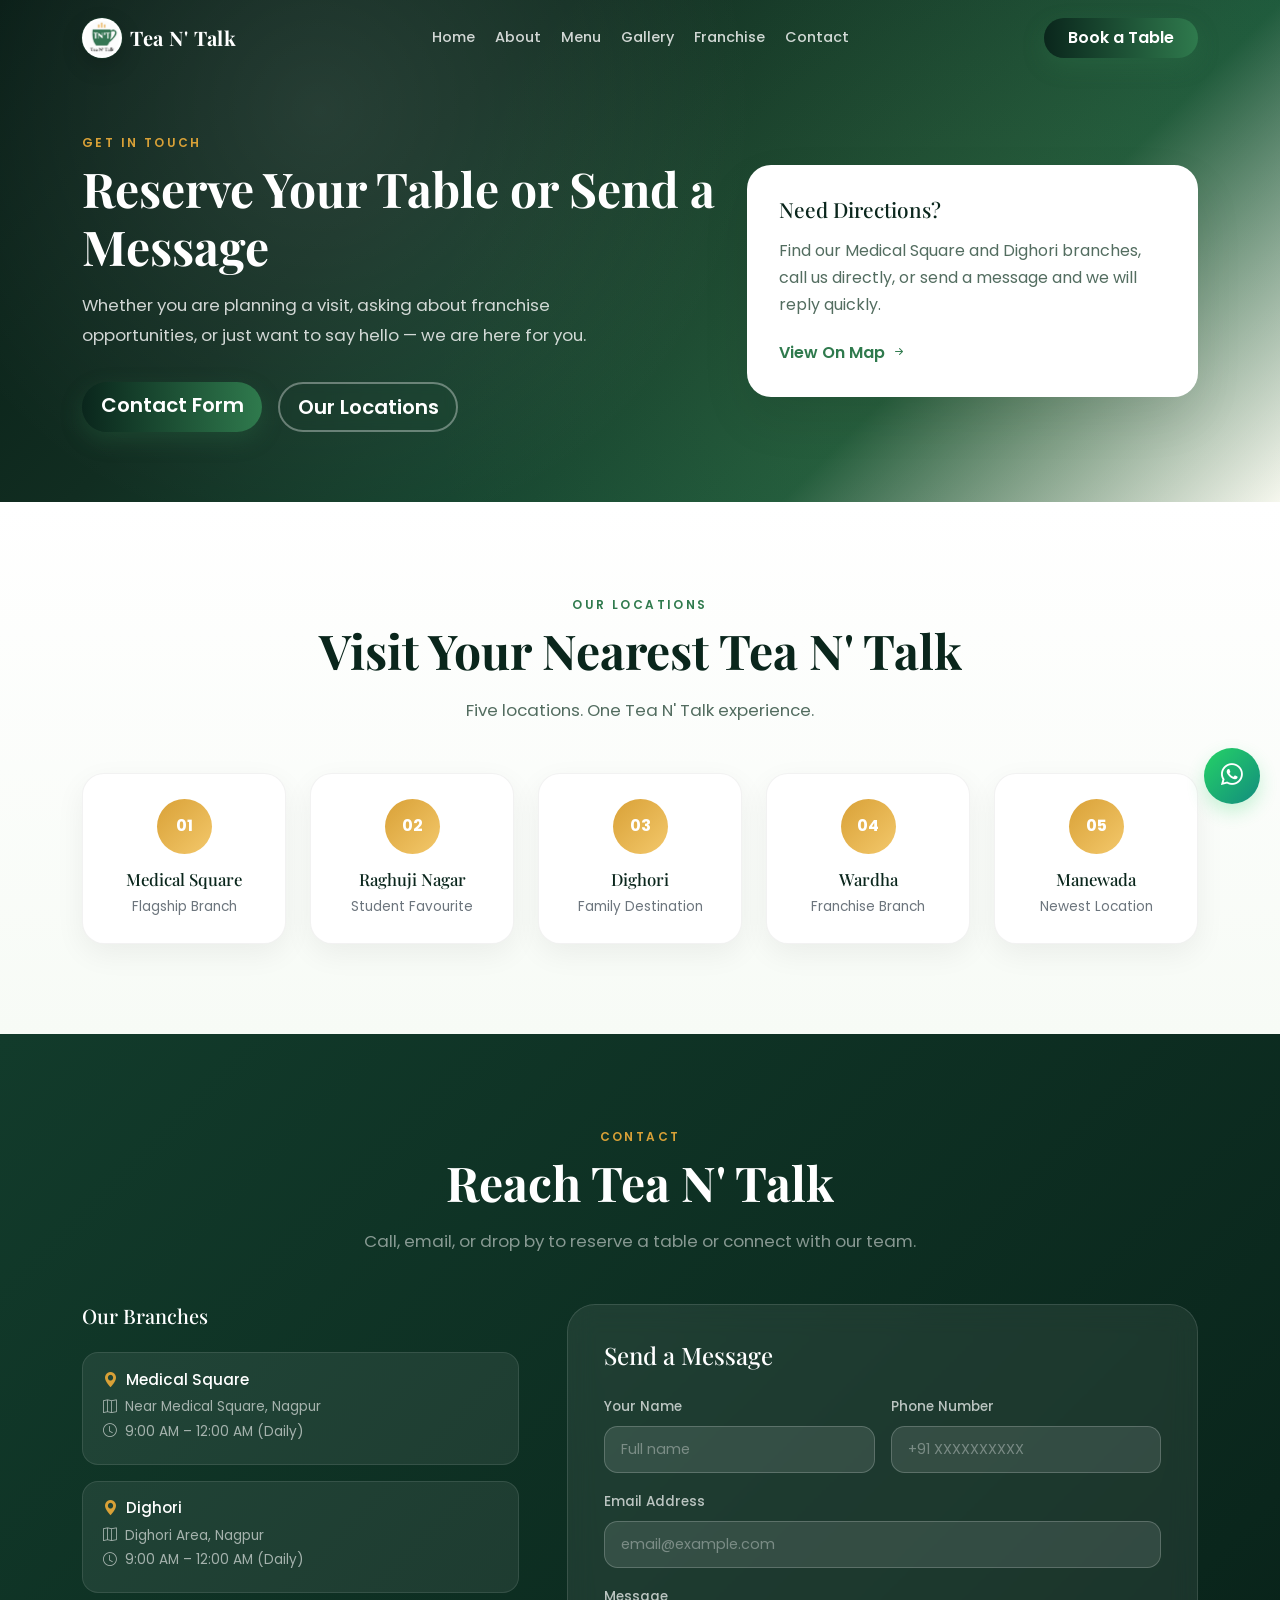
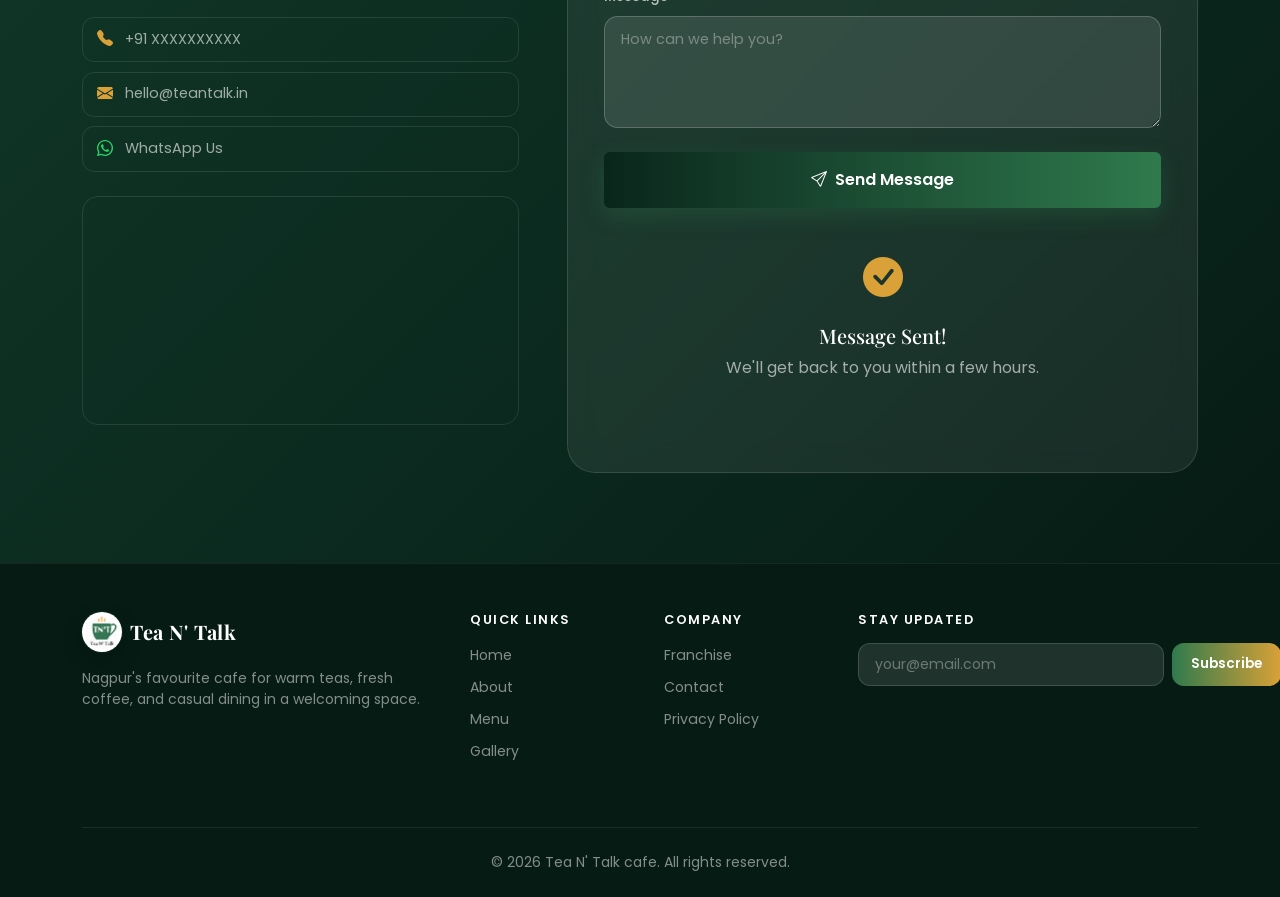
==== commit 5941560c: "new changes added" ====
--- a/contact.html
+++ b/contact.html
@@ -1,185 +1,349 @@
 <!DOCTYPE html>
 <html lang="en">
+
 <head>
   <meta charset="UTF-8" />
   <meta name="viewport" content="width=device-width, initial-scale=1.0" />
   <title>Contact | Tea N' Talk cafe</title>
-  <meta name="description" content="Get in touch with Tea N' Talk cafe for bookings, feedback, franchise enquiries or directions in Nagpur." />
+  <meta name="description"
+    content="Get in touch with Tea N' Talk cafe for bookings, feedback, franchise enquiries or directions in Nagpur." />
   <link rel="preconnect" href="https://fonts.googleapis.com" />
   <link rel="preconnect" href="https://fonts.gstatic.com" crossorigin />
-  <link href="https://fonts.googleapis.com/css2?family=Playfair+Display:ital,wght@0,400;0,600;0,700;0,800;0,900;1,400&family=Poppins:wght@300;400;500;600;700&display=swap" rel="stylesheet" />
+  <link
+    href="https://fonts.googleapis.com/css2?family=Playfair+Display:ital,wght@0,400;0,600;0,700;0,800;0,900;1,400&family=Poppins:wght@300;400;500;600;700&display=swap"
+    rel="stylesheet" />
   <link href="https://cdn.jsdelivr.net/npm/bootstrap@5.3.3/dist/css/bootstrap.min.css" rel="stylesheet" />
   <link rel="stylesheet" href="https://cdn.jsdelivr.net/npm/bootstrap-icons@1.11.3/font/bootstrap-icons.min.css" />
   <link href="https://unpkg.com/aos@2.3.4/dist/aos.css" rel="stylesheet" />
   <link rel="stylesheet" href="css/style.css" />
+  <style>
+    .branches-showcase {
+      position: relative;
+    }
+
+    .branch-box {
+
+      height: 100%;
+
+      background: #fff;
+
+      border-radius: 22px;
+
+      padding: 25px;
+
+      text-align: center;
+
+      border: 1px solid rgba(0, 0, 0, .05);
+
+      box-shadow:
+        0 10px 30px rgba(0, 0, 0, .06);
+
+      transition: .4s ease;
+    }
+
+    .branch-box:hover {
+
+      transform:
+        translateY(-10px);
+
+      box-shadow:
+        0 20px 40px rgba(0, 0, 0, .12);
+    }
+
+    .branch-number {
+
+      width: 55px;
+      height: 55px;
+
+      margin: auto auto 15px;
+
+      border-radius: 50%;
+
+      display: flex;
+      align-items: center;
+      justify-content: center;
+
+      background:
+        linear-gradient(135deg,
+          #D9A137,
+          #F3C86B);
+
+      color: #fff;
+
+      font-weight: 700;
+    }
+
+    .branch-box h5 {
+
+      font-size: 1.05rem;
+
+      margin-bottom: 8px;
+
+      color: #0A261C;
+    }
+
+    .branch-box p {
+
+      margin: 0;
+
+      color: #6c757d;
+
+      font-size: .85rem;
+    }
+  </style>
 </head>
+
 <body>
-<nav class="navbar navbar-expand-lg fixed-top" id="mainNavbar">
-  <div class="container">
-    <a class="navbar-brand d-flex align-items-center gap-2" href="index.html">
-      <div class="brand-logo-circle"><img src="assets/images/teaNtalk.PNG" alt="Tea N' Talk logo" /></div>
-      <span class="brand-name">Tea N' Talk</span>
-    </a>
-    <button class="navbar-toggler" type="button" data-bs-toggle="collapse" data-bs-target="#navMenu" aria-controls="navMenu" aria-expanded="false" aria-label="Toggle navigation">
-      <i class="bi bi-list fs-2 text-white"></i>
-    </button>
-    <div class="collapse navbar-collapse" id="navMenu">
-      <ul class="navbar-nav mx-auto gap-1">
-        <li class="nav-item"><a class="nav-link" href="index.html">Home</a></li>
-        <li class="nav-item"><a class="nav-link" href="about.html">About</a></li>
-        <li class="nav-item"><a class="nav-link" href="menu.html">Menu</a></li>
-        <li class="nav-item"><a class="nav-link" href="gallery.html">Gallery</a></li>
-        <li class="nav-item"><a class="nav-link" href="franchise.html">Franchise</a></li>
-        <li class="nav-item"><a class="nav-link active" href="contact.html">Contact</a></li>
-      </ul>
-      <a href="contact.html" class="btn btn-primary-brand ms-lg-3 px-4 py-2 rounded-pill">Book a Table</a>
-    </div>
-  </div>
-</nav>
-
-<section class="page-hero-section text-white">
-  <div class="container">
-    <div class="row align-items-center gy-4">
-      <div class="col-lg-7" data-aos="fade-up">
-        <span class="section-tag light">Get In Touch</span>
-        <h1 class="section-title">Reserve Your Table or Send a Message</h1>
-        <p class="section-sub">Whether you are planning a visit, asking about franchise opportunities, or just want to say hello &mdash; we are here for you.</p>
-        <div class="hero-link-group">
-          <a href="#contact" class="btn btn-primary-brand btn-lg rounded-pill">Contact Form</a>
-          <a href="#branches" class="btn btn-outline-hero btn-lg rounded-pill">Our Locations</a>
-        </div>
-      </div>
-      <div class="col-lg-5" data-aos="fade-left">
-        <div class="preview-card">
-          <h3>Need Directions?</h3>
-          <p>Find our Medical Square and Dighori branches, call us directly, or send a message and we will reply quickly.</p>
-          <a href="map.html" class="link-btn">View On Map <i class="bi bi-arrow-right-short"></i></a>
-        </div>
-      </div>
-    </div>
-  </div>
-</section>
-
-<section id="contact" class="section-pad bg-dark-brand">
-  <div class="container">
-    <div class="section-header text-center mb-5" data-aos="fade-up">
-      <span class="section-tag light">Contact</span>
-      <h2 class="section-title text-white">Reach Tea N' Talk</h2>
-      <p class="section-sub text-white-50 mx-auto">Call, email, or drop by to reserve a table or connect with our team.</p>
-    </div>
-    <div class="row g-5">
-      <div class="col-lg-5" data-aos="fade-right">
-        <div class="contact-info-block mb-4">
-          <h5 class="text-white mb-4">Our Branches</h5>
-          <div class="branch-card mb-3">
-            <h6><i class="bi bi-geo-alt-fill text-brand-gold me-2"></i>Medical Square</h6>
-            <p><i class="bi bi-map me-2"></i>Near Medical Square, Nagpur</p>
-            <p><i class="bi bi-clock me-2"></i>9:00 AM &ndash; 12:00 AM (Daily)</p>
-          </div>
-          <div class="branch-card">
-            <h6><i class="bi bi-geo-alt-fill text-brand-gold me-2"></i>Dighori</h6>
-            <p><i class="bi bi-map me-2"></i>Dighori Area, Nagpur</p>
-            <p><i class="bi bi-clock me-2"></i>9:00 AM &ndash; 12:00 AM (Daily)</p>
-          </div>
-        </div>
-        <div class="contact-links mb-4">
-          <a href="tel:+91XXXXXXXXXX" class="contact-link-item"><i class="bi bi-telephone-fill"></i><span>+91 XXXXXXXXXX</span></a>
-          <a href="mailto:hello@teantalk.in" class="contact-link-item"><i class="bi bi-envelope-fill"></i><span>hello@teantalk.in</span></a>
-          <a href="https://wa.me/91XXXXXXXXXX" target="_blank" rel="noopener" class="contact-link-item whatsapp"><i class="bi bi-whatsapp"></i><span>WhatsApp Us</span></a>
-        </div>
-        <div class="map-embed rounded-4 overflow-hidden">
-          <iframe src="https://www.google.com/maps/embed?pb=!1m18!1m12!1m3!1d119027.15193456!2d79.0!3d21.15!2m3!1f0!2f0!3f0!3m2!1i1024!2i768!4f13.1!3m3!1m2!1s0x3bd4c0a2a86b7f59%3A0x6c11ce52eb1affc9!2sNagpur%2C%20Maharashtra!5e0!3m2!1sen!2sin!4v1700000000000!5m2!1sen!2sin" width="100%" height="220" style="border:0;" allowfullscreen loading="lazy" referrerpolicy="no-referrer-when-downgrade" title="Tea N' Talk - Nagpur"></iframe>
-        </div>
-      </div>
-      <div class="col-lg-7" data-aos="fade-left">
-        <div class="form-card">
-          <h4>Send a Message</h4>
-          <form id="contactForm">
-            <div class="row g-3 mb-3">
-              <div class="col-sm-6">
-                <label class="form-label">Your Name</label>
-                <input type="text" class="form-control" placeholder="Full name" required />
+  <nav class="navbar navbar-expand-lg fixed-top" id="mainNavbar">
+    <div class="container">
+      <a class="navbar-brand d-flex align-items-center gap-2" href="index.html">
+        <div class="brand-logo-circle"><img src="assets/images/teaNtalk.PNG" alt="Tea N' Talk logo" /></div>
+        <span class="brand-name">Tea N' Talk</span>
+      </a>
+      <button class="navbar-toggler" type="button" data-bs-toggle="collapse" data-bs-target="#navMenu"
+        aria-controls="navMenu" aria-expanded="false" aria-label="Toggle navigation">
+        <i class="bi bi-list fs-2 text-white"></i>
+      </button>
+      <div class="collapse navbar-collapse" id="navMenu">
+        <ul class="navbar-nav mx-auto gap-1">
+          <li class="nav-item"><a class="nav-link" href="index.html">Home</a></li>
+          <li class="nav-item"><a class="nav-link" href="about.html">About</a></li>
+          <li class="nav-item"><a class="nav-link" href="menu.html">Menu</a></li>
+          <li class="nav-item"><a class="nav-link" href="gallery.html">Gallery</a></li>
+          <li class="nav-item"><a class="nav-link" href="franchise.html">Franchise</a></li>
+          <li class="nav-item"><a class="nav-link active" href="contact.html">Contact</a></li>
+        </ul>
+        <a href="contact.html" class="btn btn-primary-brand ms-lg-3 px-4 py-2 rounded-pill">Book a Table</a>
+      </div>
+    </div>
+  </nav>
+
+
+  <section class="page-hero-section text-white">
+    <div class="container">
+      <div class="row align-items-center gy-4">
+        <div class="col-lg-7" data-aos="fade-up">
+          <span class="section-tag light">Get In Touch</span>
+          <h1 class="section-title">Reserve Your Table or Send a Message</h1>
+          <p class="section-sub">Whether you are planning a visit, asking about franchise opportunities, or just want to
+            say hello &mdash; we are here for you.</p>
+          <div class="hero-link-group">
+            <a href="#contact" class="btn btn-primary-brand btn-lg rounded-pill">Contact Form</a>
+            <a href="#branches" class="btn btn-outline-hero btn-lg rounded-pill">Our Locations</a>
+          </div>
+        </div>
+        <div class="col-lg-5" data-aos="fade-left">
+          <div class="preview-card">
+            <h3>Need Directions?</h3>
+            <p>Find our Medical Square and Dighori branches, call us directly, or send a message and we will reply
+              quickly.</p>
+            <a href="map.html" class="link-btn">View On Map <i class="bi bi-arrow-right-short"></i></a>
+          </div>
+        </div>
+      </div>
+    </div>
+  </section>
+
+  <section class="branches-showcase section-pad bg-cream" id="branches">
+
+    <div class="container">
+
+      <div class="text-center mb-5">
+
+        <span class="section-tag">
+          Our Locations
+        </span>
+
+        <h2 class="section-title">
+          Visit Your Nearest Tea N' Talk
+        </h2>
+
+        <p class="section-sub mx-auto">
+          Five locations. One Tea N' Talk experience.
+        </p>
+
+      </div>
+
+      <div class="row g-4">
+
+        <div class="col-lg col-md-6 col-6">
+          <div class="branch-box">
+            <div class="branch-number">01</div>
+            <h5>Medical Square</h5>
+            <p>Flagship Branch</p>
+          </div>
+        </div>
+
+        <div class="col-lg col-md-6 col-6">
+          <div class="branch-box">
+            <div class="branch-number">02</div>
+            <h5>Raghuji Nagar</h5>
+            <p>Student Favourite</p>
+          </div>
+        </div>
+
+        <div class="col-lg col-md-6 col-6">
+          <div class="branch-box">
+            <div class="branch-number">03</div>
+            <h5>Dighori</h5>
+            <p>Family Destination</p>
+          </div>
+        </div>
+
+        <div class="col-lg col-md-6 col-6">
+          <div class="branch-box">
+            <div class="branch-number">04</div>
+            <h5>Wardha</h5>
+            <p>Franchise Branch</p>
+          </div>
+        </div>
+
+        <div class="col-lg col-md-6 col-6">
+          <div class="branch-box">
+            <div class="branch-number">05</div>
+            <h5>Manewada</h5>
+            <p>Newest Location</p>
+          </div>
+        </div>
+
+      </div>
+
+    </div>
+  </section>
+
+  <section id="contact" class="section-pad bg-dark-brand">
+    <div class="container">
+      <div class="section-header text-center mb-5" data-aos="fade-up">
+        <span class="section-tag light">Contact</span>
+        <h2 class="section-title text-white">Reach Tea N' Talk</h2>
+        <p class="section-sub text-white-50 mx-auto">Call, email, or drop by to reserve a table or connect with our
+          team.</p>
+      </div>
+      <div class="row g-5">
+        <div class="col-lg-5" data-aos="fade-right">
+          <div class="contact-info-block mb-4">
+            <h5 class="text-white mb-4">Our Branches</h5>
+            <div class="branch-card mb-3">
+              <h6><i class="bi bi-geo-alt-fill text-brand-gold me-2"></i>Medical Square</h6>
+              <p><i class="bi bi-map me-2"></i>Near Medical Square, Nagpur</p>
+              <p><i class="bi bi-clock me-2"></i>9:00 AM &ndash; 12:00 AM (Daily)</p>
+            </div>
+            <div class="branch-card">
+              <h6><i class="bi bi-geo-alt-fill text-brand-gold me-2"></i>Dighori</h6>
+              <p><i class="bi bi-map me-2"></i>Dighori Area, Nagpur</p>
+              <p><i class="bi bi-clock me-2"></i>9:00 AM &ndash; 12:00 AM (Daily)</p>
+            </div>
+          </div>
+          <div class="contact-links mb-4">
+            <a href="tel:+91XXXXXXXXXX" class="contact-link-item"><i class="bi bi-telephone-fill"></i><span>+91
+                XXXXXXXXXX</span></a>
+            <a href="mailto:hello@teantalk.in" class="contact-link-item"><i
+                class="bi bi-envelope-fill"></i><span>hello@teantalk.in</span></a>
+            <a href="https://wa.me/91XXXXXXXXXX" target="_blank" rel="noopener" class="contact-link-item whatsapp"><i
+                class="bi bi-whatsapp"></i><span>WhatsApp Us</span></a>
+          </div>
+          <div class="map-embed rounded-4 overflow-hidden">
+            <iframe
+              src="https://www.google.com/maps/embed?pb=!1m18!1m12!1m3!1d119027.15193456!2d79.0!3d21.15!2m3!1f0!2f0!3f0!3m2!1i1024!2i768!4f13.1!3m3!1m2!1s0x3bd4c0a2a86b7f59%3A0x6c11ce52eb1affc9!2sNagpur%2C%20Maharashtra!5e0!3m2!1sen!2sin!4v1700000000000!5m2!1sen!2sin"
+              width="100%" height="220" style="border:0;" allowfullscreen loading="lazy"
+              referrerpolicy="no-referrer-when-downgrade" title="Tea N' Talk - Nagpur"></iframe>
+          </div>
+        </div>
+        <div class="col-lg-7" data-aos="fade-left">
+          <div class="form-card">
+            <h4>Send a Message</h4>
+            <form id="contactForm">
+              <div class="row g-3 mb-3">
+                <div class="col-sm-6">
+                  <label class="form-label">Your Name</label>
+                  <input type="text" class="form-control" placeholder="Full name" required />
+                </div>
+                <div class="col-sm-6">
+                  <label class="form-label">Phone Number</label>
+                  <input type="tel" class="form-control" placeholder="+91 XXXXXXXXXX" required />
+                </div>
               </div>
-              <div class="col-sm-6">
-                <label class="form-label">Phone Number</label>
-                <input type="tel" class="form-control" placeholder="+91 XXXXXXXXXX" required />
+              <div class="mb-3">
+                <label class="form-label">Email Address</label>
+                <input type="email" class="form-control" placeholder="email@example.com" required />
               </div>
+              <div class="mb-4">
+                <label class="form-label">Message</label>
+                <textarea class="form-control" rows="4" placeholder="How can we help you?" required></textarea>
+              </div>
+              <button type="submit" class="btn btn-primary-brand w-100 py-3"><i class="bi bi-send me-2"></i>Send
+                Message</button>
+            </form>
+            <div class="form-success d-none" id="contactSuccess">
+              <i class="bi bi-check-circle-fill text-brand-gold fs-1 mb-3"></i>
+              <h5>Message Sent!</h5>
+              <p>We'll get back to you within a few hours.</p>
             </div>
-            <div class="mb-3">
-              <label class="form-label">Email Address</label>
-              <input type="email" class="form-control" placeholder="email@example.com" required />
-            </div>
-            <div class="mb-4">
-              <label class="form-label">Message</label>
-              <textarea class="form-control" rows="4" placeholder="How can we help you?" required></textarea>
-            </div>
-            <button type="submit" class="btn btn-primary-brand w-100 py-3"><i class="bi bi-send me-2"></i>Send Message</button>
+          </div>
+        </div>
+      </div>
+    </div>
+  </section>
+
+  <footer class="site-footer">
+    <div class="container">
+      <div class="row g-5 py-5">
+        <div class="col-lg-4">
+          <div class="d-flex align-items-center gap-2 mb-3">
+            <div class="brand-logo-circle"><img src="assets/images/teaNtalk.PNG" alt="Tea N' Talk logo" /></div>
+            <span class="brand-name">Tea N' Talk</span>
+          </div>
+          <p class="text-white-50 small mb-4">Nagpur's favourite cafe for warm teas, fresh coffee, and casual dining in
+            a welcoming space.</p>
+        </div>
+        <div class="col-6 col-lg-2">
+          <h6 class="footer-heading">Quick Links</h6>
+          <ul class="footer-links">
+            <li><a href="index.html">Home</a></li>
+            <li><a href="about.html">About</a></li>
+            <li><a href="menu.html">Menu</a></li>
+            <li><a href="gallery.html">Gallery</a></li>
+          </ul>
+        </div>
+        <div class="col-6 col-lg-2">
+          <h6 class="footer-heading">Company</h6>
+          <ul class="footer-links">
+            <li><a href="franchise.html">Franchise</a></li>
+            <li><a href="contact.html">Contact</a></li>
+            <li><a href="#">Privacy Policy</a></li>
+          </ul>
+        </div>
+        <div class="col-lg-4">
+          <h6 class="footer-heading">Stay Updated</h6>
+          <form class="newsletter-form" onsubmit="this.reset(); return false;">
+            <input type="email" placeholder="your@email.com" required />
+            <button type="submit">Subscribe</button>
           </form>
-          <div class="form-success d-none" id="contactSuccess">
-            <i class="bi bi-check-circle-fill text-brand-gold fs-1 mb-3"></i>
-            <h5>Message Sent!</h5>
-            <p>We'll get back to you within a few hours.</p>
-          </div>
-        </div>
-      </div>
-    </div>
-  </div>
-</section>
-
-<footer class="site-footer">
-  <div class="container">
-    <div class="row g-5 py-5">
-      <div class="col-lg-4">
-        <div class="d-flex align-items-center gap-2 mb-3">
-          <div class="brand-logo-circle"><img src="assets/images/teaNtalk.PNG" alt="Tea N' Talk logo" /></div>
-          <span class="brand-name">Tea N' Talk</span>
-        </div>
-        <p class="text-white-50 small mb-4">Nagpur's favourite cafe for warm teas, fresh coffee, and casual dining in a welcoming space.</p>
-      </div>
-      <div class="col-6 col-lg-2">
-        <h6 class="footer-heading">Quick Links</h6>
-        <ul class="footer-links">
-          <li><a href="index.html">Home</a></li>
-          <li><a href="about.html">About</a></li>
-          <li><a href="menu.html">Menu</a></li>
-          <li><a href="gallery.html">Gallery</a></li>
-        </ul>
-      </div>
-      <div class="col-6 col-lg-2">
-        <h6 class="footer-heading">Company</h6>
-        <ul class="footer-links">
-          <li><a href="franchise.html">Franchise</a></li>
-          <li><a href="contact.html">Contact</a></li>
-          <li><a href="#">Privacy Policy</a></li>
-        </ul>
-      </div>
-      <div class="col-lg-4">
-        <h6 class="footer-heading">Stay Updated</h6>
-        <form class="newsletter-form" onsubmit="this.reset(); return false;">
-          <input type="email" placeholder="your@email.com" required />
-          <button type="submit">Subscribe</button>
-        </form>
-      </div>
-    </div>
-    <div class="footer-bottom">
-      <p class="mb-0 text-white-50 small">&copy; 2026 Tea N' Talk cafe. All rights reserved.</p>
-    </div>
-  </div>
-</footer>
-
-<button id="backToTop" onclick="window.scrollTo({top:0,behavior:'smooth'})" title="Back to top"><i class="bi bi-arrow-up"></i></button>
-<script src="https://cdn.jsdelivr.net/npm/bootstrap@5.3.3/dist/js/bootstrap.bundle.min.js"></script>
-<script src="https://unpkg.com/aos@2.3.4/dist/aos.js"></script>
-<script src="https://cdn.jsdelivr.net/npm/swiper@11/swiper-bundle.min.js"></script>
-<!-- Back to Top -->
-
-
-<script src="js/script.js"></script>
-
-<!-- WhatsApp floating button -->
-<a id="whatsappBtn" class="whatsapp-fab" href="https://wa.me/917385494276?text=Hi%20Tea%20N'%20Talk%2C%20I%27d%20like%20to%20inquire%20about%20contacting%20you" target="_blank" rel="noopener" aria-label="Chat on WhatsApp">
-  <i class="bi bi-whatsapp"></i>
-</a>
+        </div>
+      </div>
+      <div class="footer-bottom">
+        <p class="mb-0 text-white-50 small">&copy; 2026 Tea N' Talk cafe. All rights reserved.</p>
+      </div>
+    </div>
+  </footer>
+
+  <button id="backToTop" onclick="window.scrollTo({top:0,behavior:'smooth'})" title="Back to top"><i
+      class="bi bi-arrow-up"></i></button>
+  <script src="https://cdn.jsdelivr.net/npm/bootstrap@5.3.3/dist/js/bootstrap.bundle.min.js"></script>
+  <script src="https://unpkg.com/aos@2.3.4/dist/aos.js"></script>
+  <script src="https://cdn.jsdelivr.net/npm/swiper@11/swiper-bundle.min.js"></script>
+  <!-- Back to Top -->
+
+
+  <script src="js/script.js"></script>
+
+  <!-- WhatsApp floating button -->
+  <a id="whatsappBtn" class="whatsapp-fab"
+    href="https://wa.me/917385494276?text=Hi%20Tea%20N'%20Talk%2C%20I%27d%20like%20to%20inquire%20about%20contacting%20you"
+    target="_blank" rel="noopener" aria-label="Chat on WhatsApp">
+    <i class="bi bi-whatsapp"></i>
+  </a>
 
 </body>
-</html>
+
+</html>
